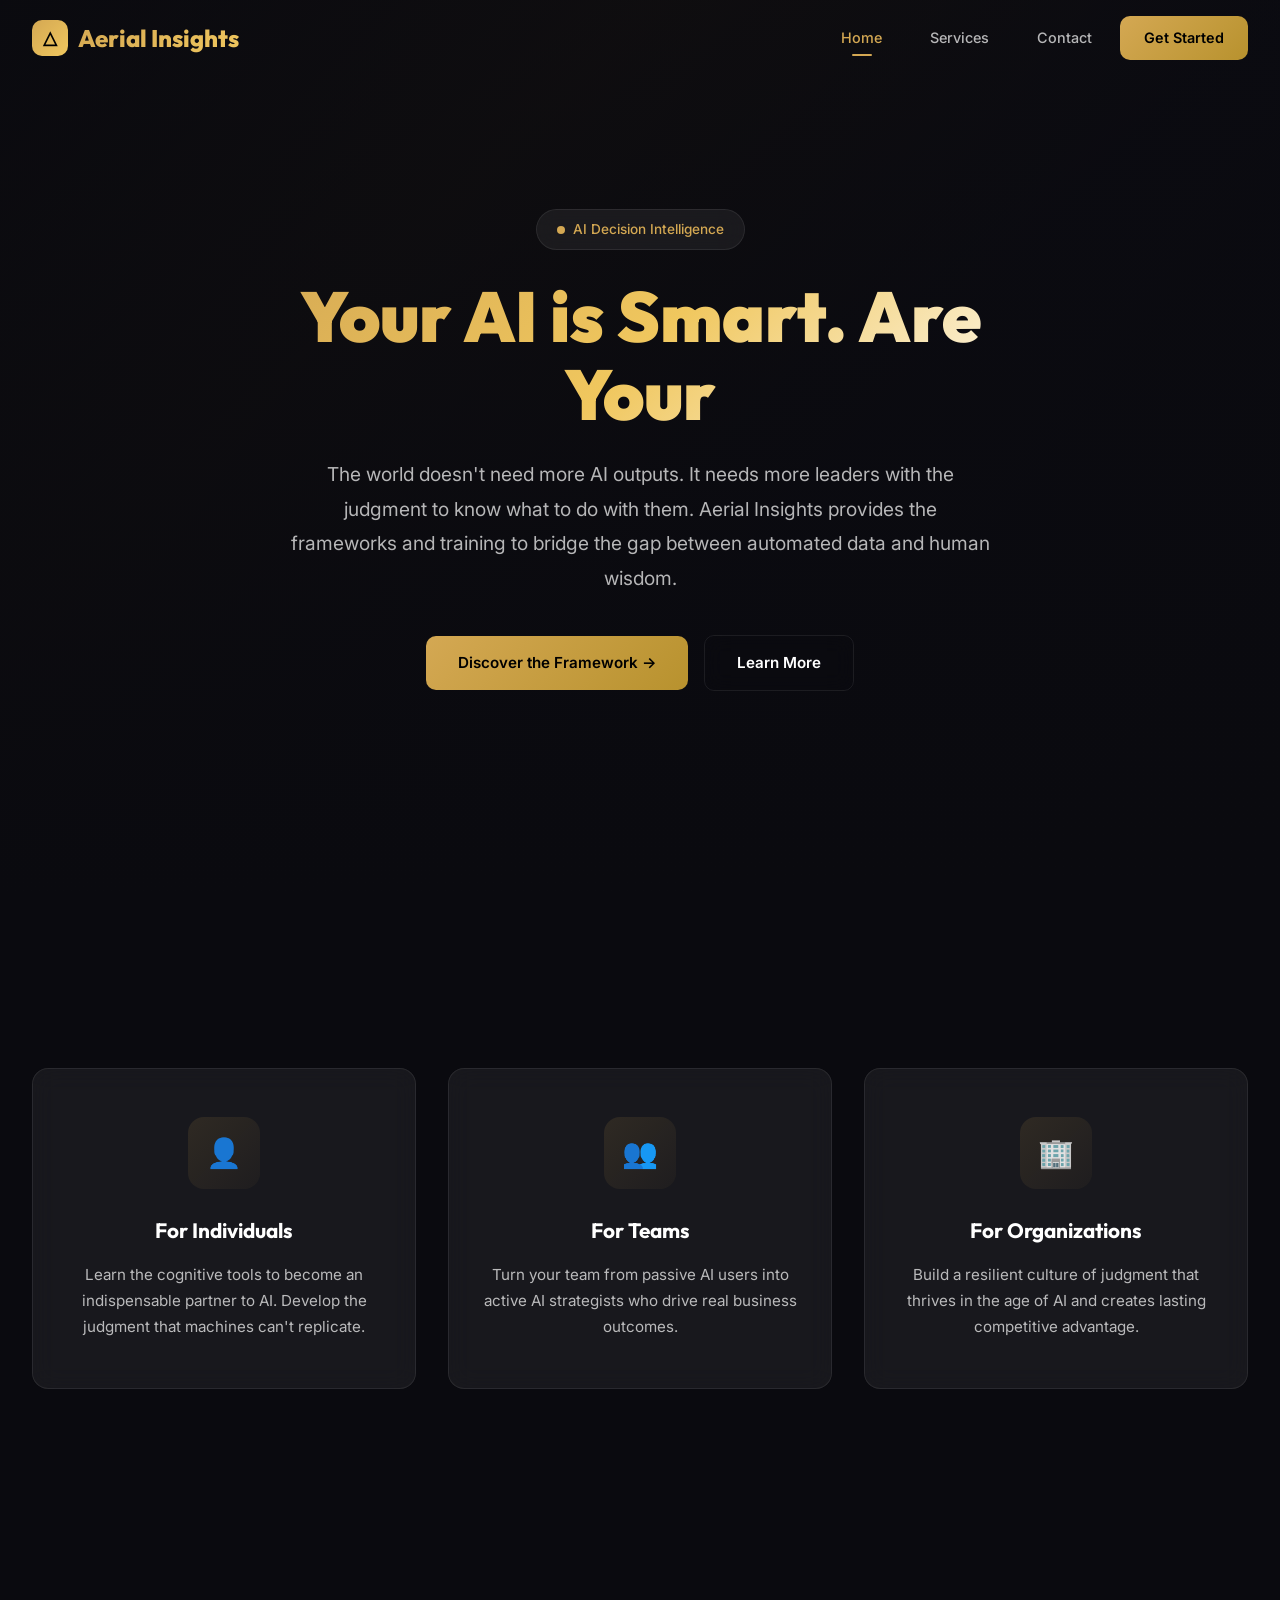
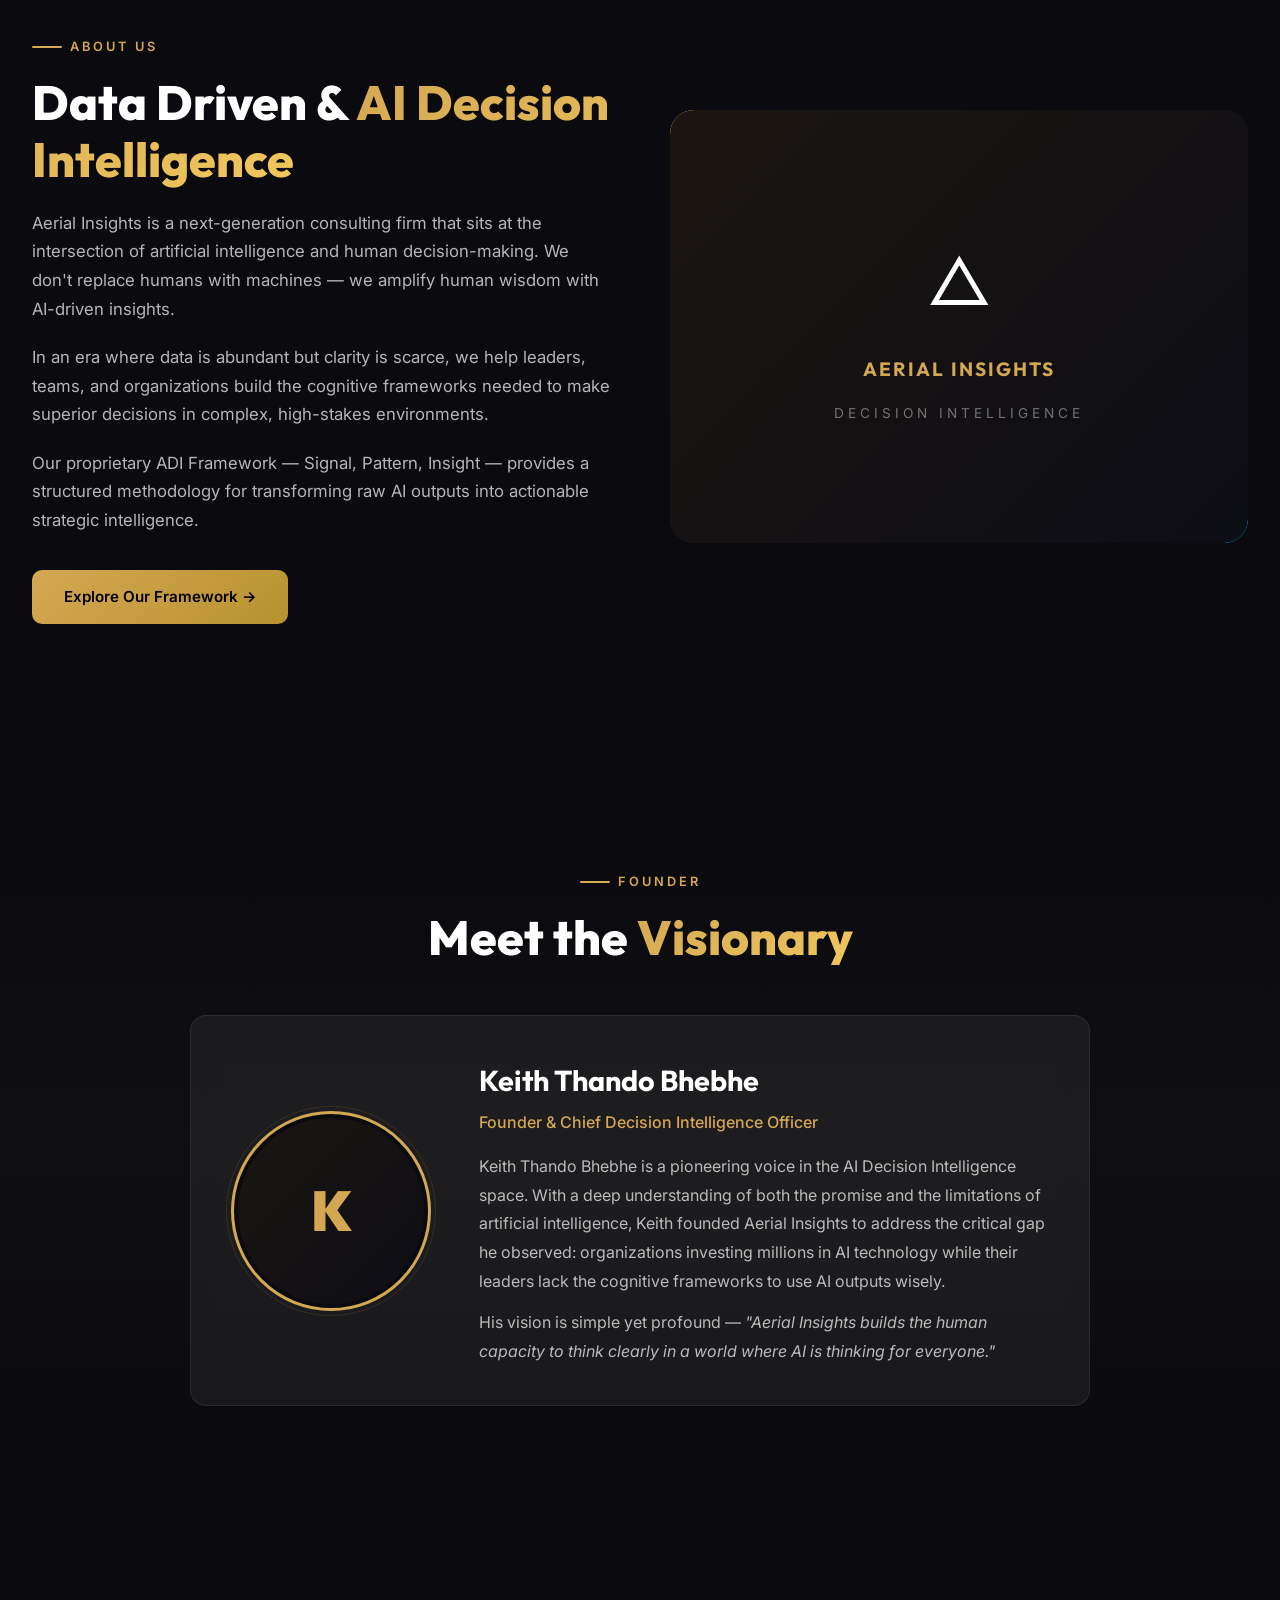
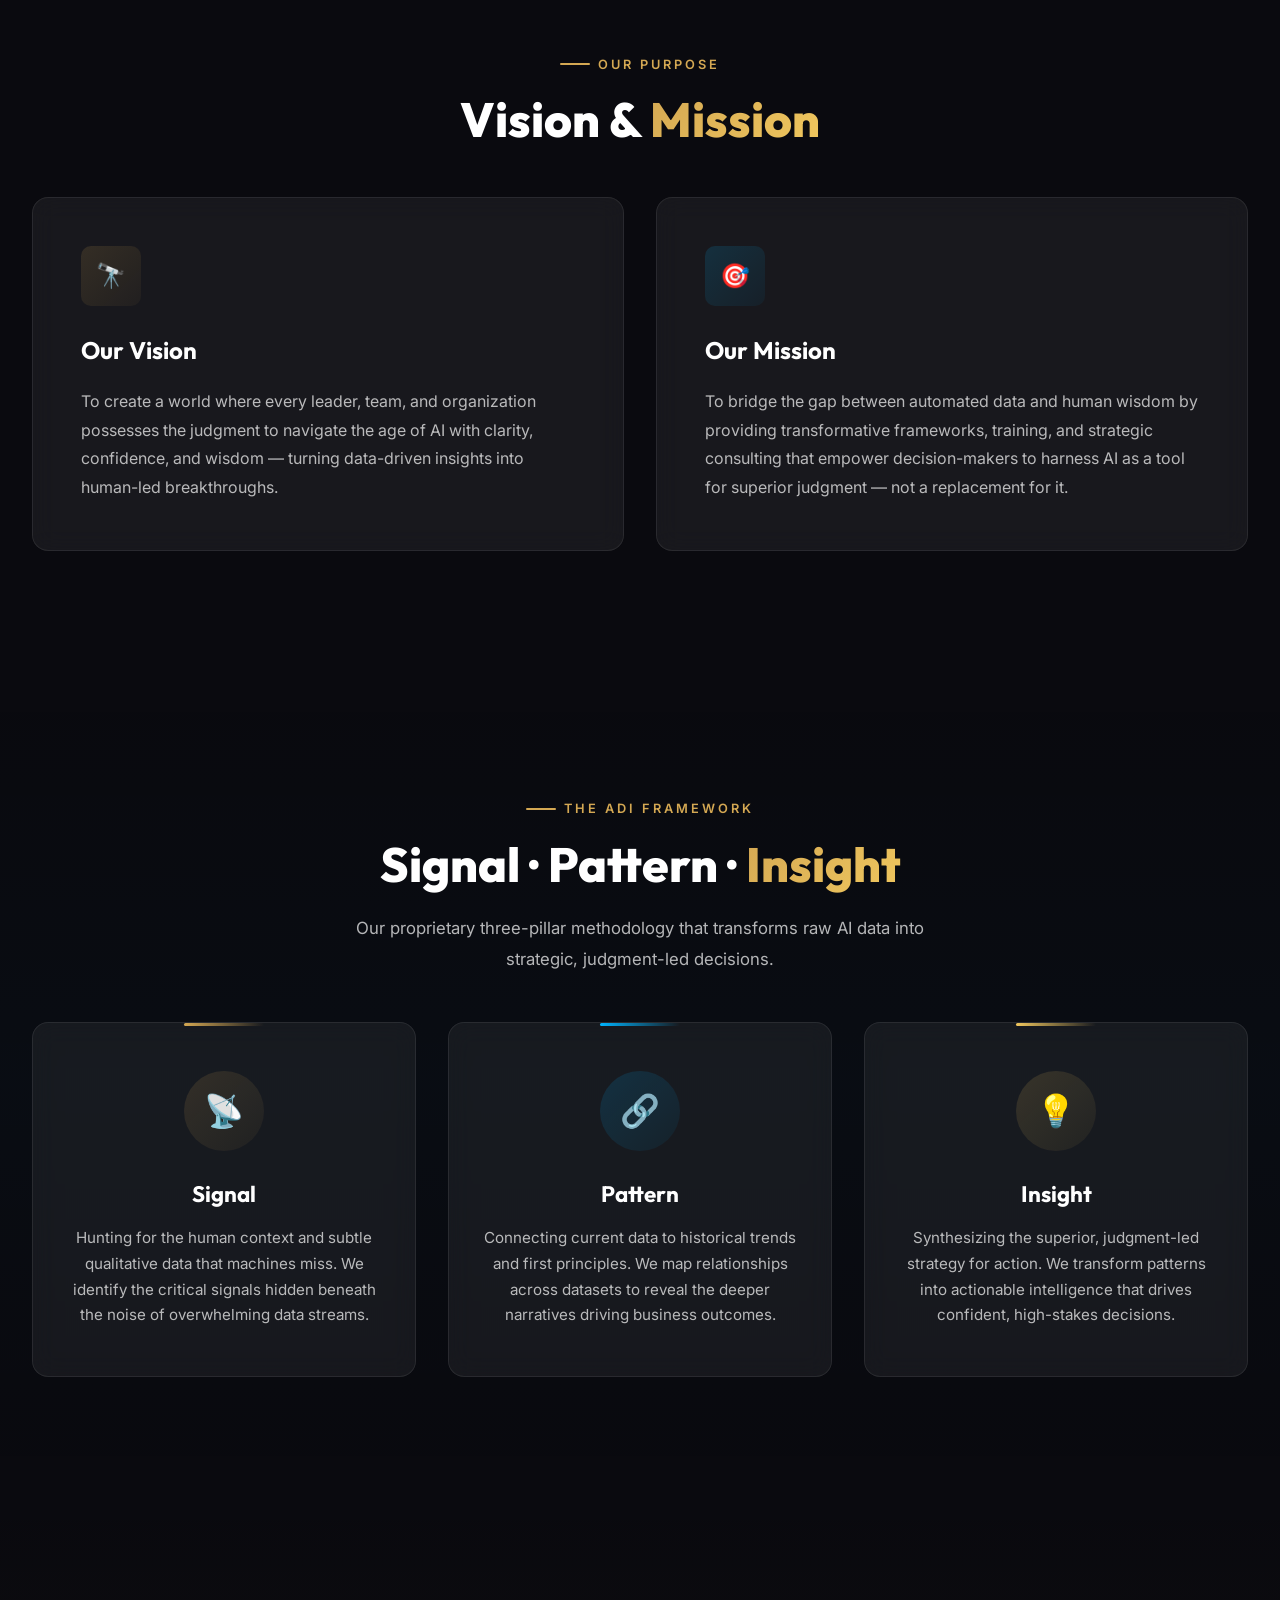
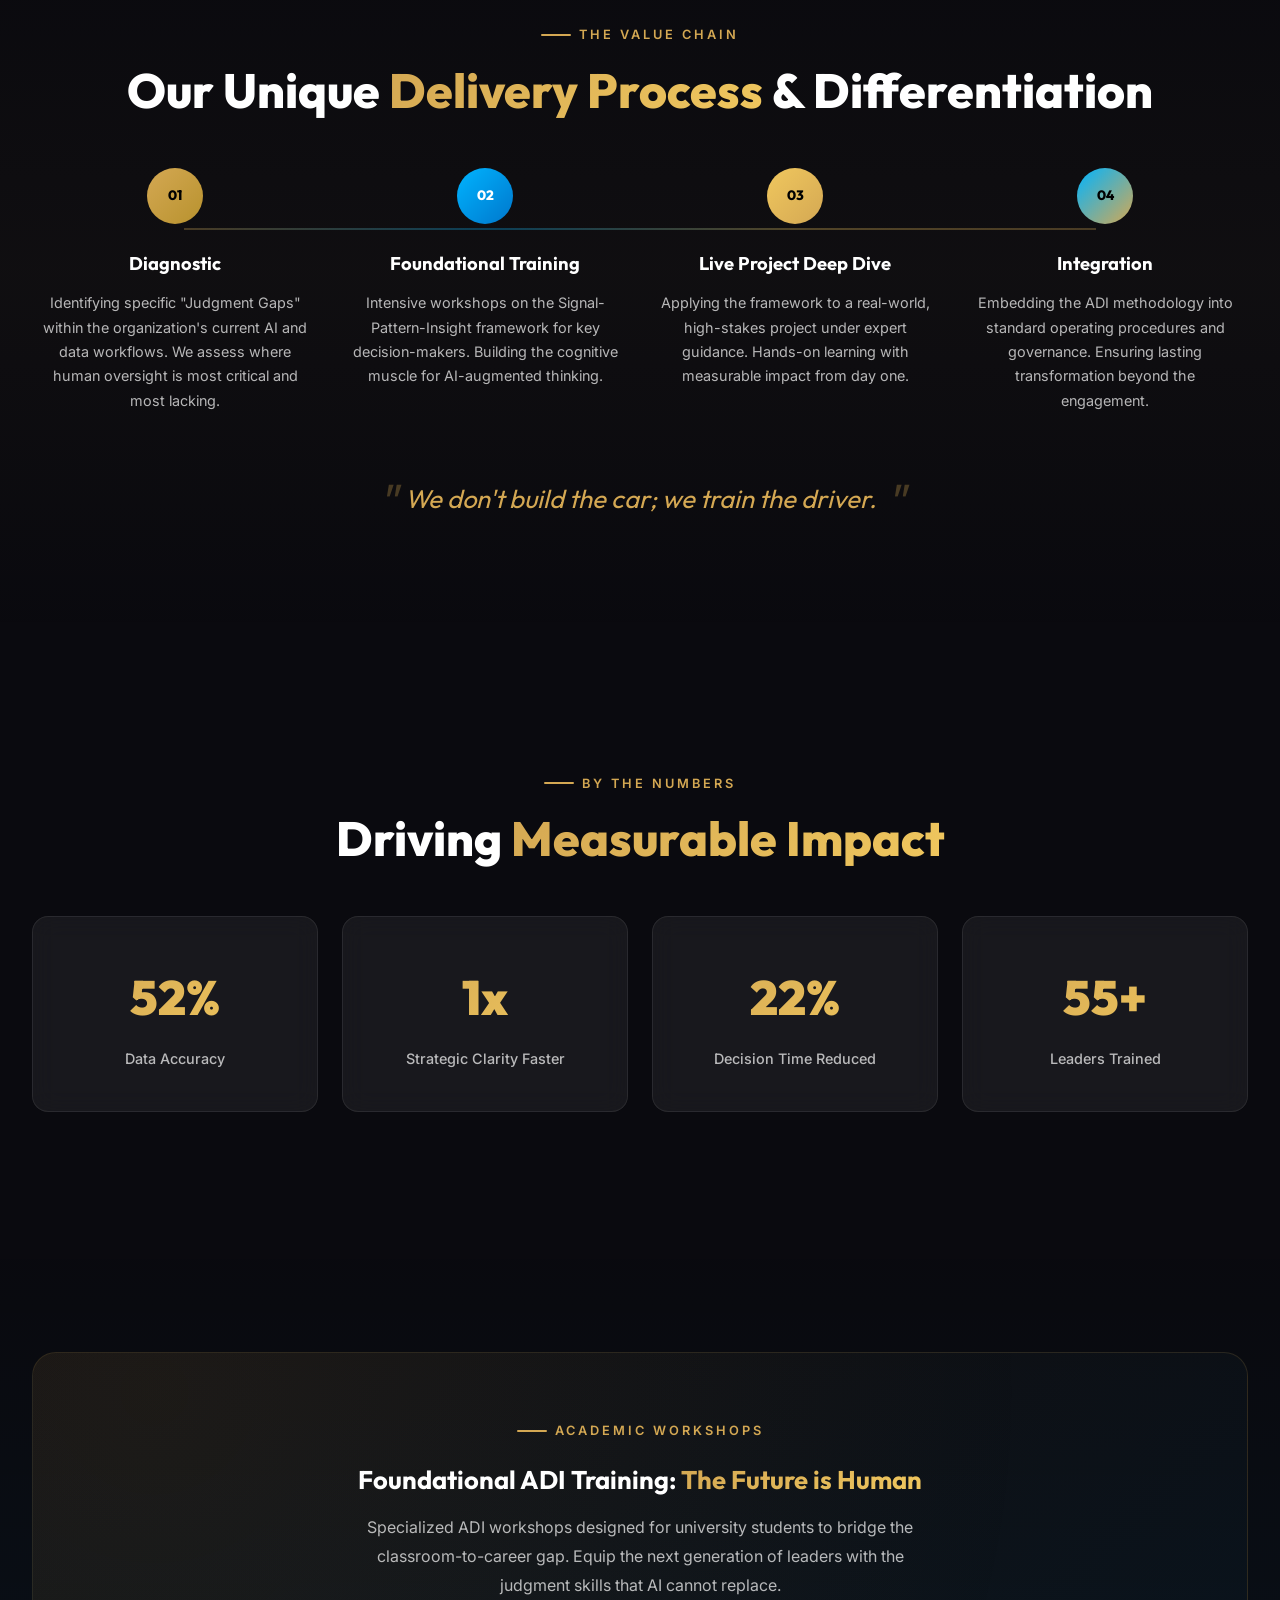
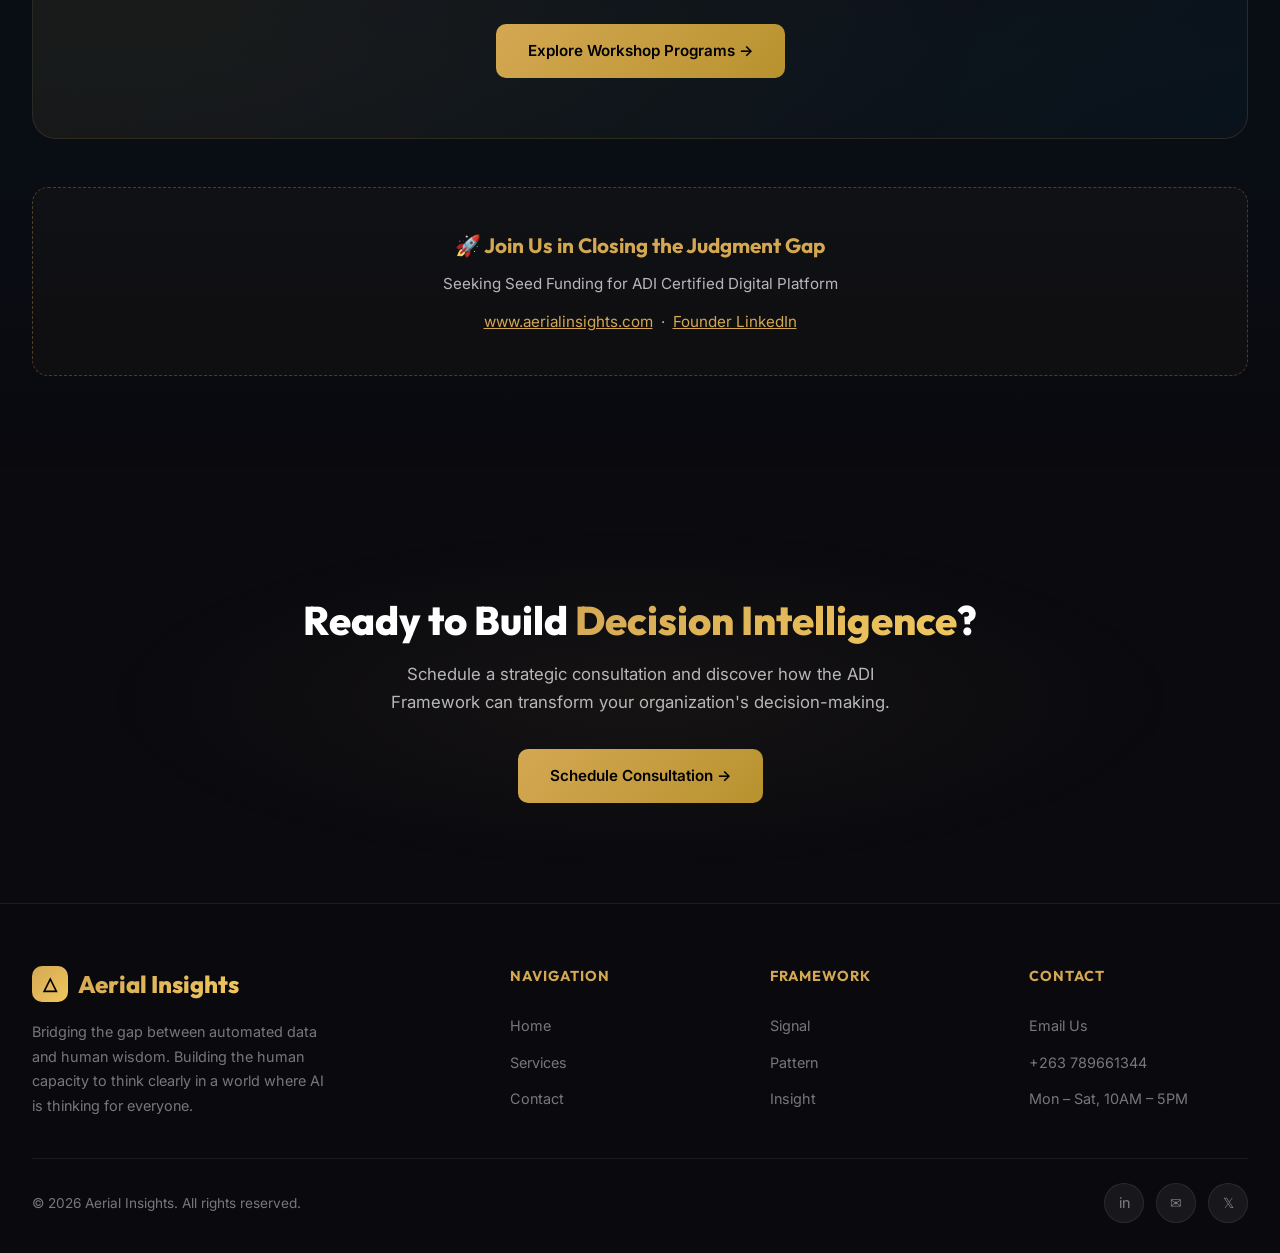
==== index.html @ 1a86a66d "Add files via upload" ====
<!DOCTYPE html>
<html lang="en">
<head>
  <meta charset="UTF-8">
  <meta name="viewport" content="width=device-width, initial-scale=1.0">
  <meta name="description" content="Aerial Insights — Data Driven & AI Decision Intelligence. Transforming business strategy with AI-powered decision systems and the ADI Framework.">
  <title>Aerial Insights | Data Driven & AI Decision Intelligence</title>
  <link rel="stylesheet" href="styles.css">
  <link rel="icon" href="data:image/svg+xml,<svg xmlns='http://www.w3.org/2000/svg' viewBox='0 0 100 100'><text y='.9em' font-size='90'>△</text></svg>">
</head>
<body>

  <!-- Page Loader -->
  <div class="page-loader" id="page-loader">
    <div class="loader-logo">Aerial Insights</div>
    <div class="loader-bar"></div>
  </div>

  <!-- Background Grid -->
  <div class="bg-grid"></div>

  <!-- Particle Canvas -->
  <canvas id="particles-canvas"></canvas>

  <!-- Navigation -->
  <nav class="navbar" id="navbar">
    <div class="nav-container">
      <a href="index.html" class="nav-logo">
        <div class="logo-icon">△</div>
        <span>Aerial Insights</span>
      </a>
      <div class="nav-links" id="nav-links">
        <a href="index.html" class="active">Home</a>
        <a href="services.html">Services</a>
        <a href="contact.html">Contact</a>
        <a href="contact.html" class="nav-cta">Get Started</a>
      </div>
      <div class="nav-hamburger" id="nav-hamburger">
        <span></span>
        <span></span>
        <span></span>
      </div>
    </div>
  </nav>

  <!-- ═══════════ HERO SECTION ═══════════ -->
  <section class="hero" id="hero">
    <div class="hero-bg-image">
      <div style="width:100%;height:100%;background:linear-gradient(135deg, #0a0a0f 0%, #1a1510 30%, #0d0d15 60%, #0a0a0f 100%);"></div>
    </div>
    <div class="hero-content">
      <div class="hero-badge">
        <span class="dot"></span>
        AI Decision Intelligence
      </div>
      <h1>
        <span id="typing-text" data-text="Your AI is Smart. Are Your Decisions Wise?" style="visibility:hidden;">Your AI is Smart. Are Your Decisions Wise?</span>
      </h1>
      <p>The world doesn't need more AI outputs. It needs more leaders with the judgment to know what to do with them. Aerial Insights provides the frameworks and training to bridge the gap between automated data and human wisdom.</p>
      <div class="hero-buttons">
        <a href="services.html" class="btn btn-primary">Discover the Framework →</a>
        <a href="#about" class="btn btn-secondary">Learn More</a>
      </div>
    </div>
  </section>

  <!-- ═══════════ OFFERINGS SECTION ═══════════ -->
  <section class="section" id="offerings">
    <div class="container">
      <div class="offerings-grid stagger-children reveal">
        <div class="offering-card glass-card">
          <div class="offering-icon">👤</div>
          <h3>For Individuals</h3>
          <p>Learn the cognitive tools to become an indispensable partner to AI. Develop the judgment that machines can't replicate.</p>
        </div>
        <div class="offering-card glass-card">
          <div class="offering-icon">👥</div>
          <h3>For Teams</h3>
          <p>Turn your team from passive AI users into active AI strategists who drive real business outcomes.</p>
        </div>
        <div class="offering-card glass-card">
          <div class="offering-icon">🏢</div>
          <h3>For Organizations</h3>
          <p>Build a resilient culture of judgment that thrives in the age of AI and creates lasting competitive advantage.</p>
        </div>
      </div>
    </div>
  </section>

  <!-- ═══════════ ABOUT SECTION ═══════════ -->
  <section class="section" id="about">
    <div class="container">
      <div class="about-grid">
        <div class="about-text reveal-left">
          <div class="section-label">About Us</div>
          <h2 class="section-title">Data Driven & <span class="gold">AI Decision Intelligence</span></h2>
          <p>Aerial Insights is a next-generation consulting firm that sits at the intersection of artificial intelligence and human decision-making. We don't replace humans with machines — we amplify human wisdom with AI-driven insights.</p>
          <p>In an era where data is abundant but clarity is scarce, we help leaders, teams, and organizations build the cognitive frameworks needed to make superior decisions in complex, high-stakes environments.</p>
          <p>Our proprietary ADI Framework — Signal, Pattern, Insight — provides a structured methodology for transforming raw AI outputs into actionable strategic intelligence.</p>
          <a href="services.html" class="btn btn-primary" style="margin-top:16px;">Explore Our Framework →</a>
        </div>
        <div class="about-image-wrapper reveal-right">
          <div style="width:100%;aspect-ratio:4/3;background:linear-gradient(135deg, #1a1510, #0d0d15);border-radius:24px;display:flex;align-items:center;justify-content:center;flex-direction:column;gap:16px;">
            <div style="font-size:4rem;">△</div>
            <div style="font-family:'Outfit',sans-serif;font-size:1.2rem;color:#d4a853;font-weight:700;letter-spacing:2px;">AERIAL INSIGHTS</div>
            <div style="font-size:0.85rem;color:rgba(255,255,255,0.4);letter-spacing:4px;text-transform:uppercase;">Decision Intelligence</div>
          </div>
        </div>
      </div>
    </div>
  </section>

  <!-- ═══════════ FOUNDER SECTION ═══════════ -->
  <section class="section founder-section" id="founder">
    <div class="container">
      <div style="text-align:center;" class="reveal">
        <div class="section-label" style="justify-content:center;">Founder</div>
        <h2 class="section-title">Meet the <span class="gold">Visionary</span></h2>
      </div>
      <div class="founder-card glass-card reveal" style="margin-top:48px;">
        <div class="founder-avatar">
          <div style="width:100%;height:100%;border-radius:50%;background:linear-gradient(135deg, #1a1510, #0d0d15);display:flex;align-items:center;justify-content:center;font-size:3.5rem;font-family:'Outfit',sans-serif;font-weight:900;color:#d4a853;">K</div>
        </div>
        <div class="founder-info">
          <h3>Keith Thando Bhebhe</h3>
          <div class="title">Founder & Chief Decision Intelligence Officer</div>
          <p>Keith Thando Bhebhe is a pioneering voice in the AI Decision Intelligence space. With a deep understanding of both the promise and the limitations of artificial intelligence, Keith founded Aerial Insights to address the critical gap he observed: organizations investing millions in AI technology while their leaders lack the cognitive frameworks to use AI outputs wisely.</p>
          <p style="margin-top:12px;">His vision is simple yet profound — <em>"Aerial Insights builds the human capacity to think clearly in a world where AI is thinking for everyone."</em></p>
        </div>
      </div>
    </div>
  </section>

  <!-- ═══════════ VISION & MISSION ═══════════ -->
  <section class="section" id="vision-mission">
    <div class="container">
      <div style="text-align:center;" class="reveal">
        <div class="section-label" style="justify-content:center;">Our Purpose</div>
        <h2 class="section-title">Vision & <span class="gold">Mission</span></h2>
      </div>
      <div class="vm-grid" style="margin-top:48px;">
        <div class="vm-card vision glass-card reveal-left">
          <div class="vm-icon">🔭</div>
          <h3>Our Vision</h3>
          <p>To create a world where every leader, team, and organization possesses the judgment to navigate the age of AI with clarity, confidence, and wisdom — turning data-driven insights into human-led breakthroughs.</p>
        </div>
        <div class="vm-card mission glass-card reveal-right">
          <div class="vm-icon">🎯</div>
          <h3>Our Mission</h3>
          <p>To bridge the gap between automated data and human wisdom by providing transformative frameworks, training, and strategic consulting that empower decision-makers to harness AI as a tool for superior judgment — not a replacement for it.</p>
        </div>
      </div>
    </div>
  </section>

  <!-- ═══════════ ADI FRAMEWORK ═══════════ -->
  <section class="section framework-section" id="adi-framework">
    <div class="container">
      <div style="text-align:center;" class="reveal">
        <div class="section-label" style="justify-content:center;">The ADI Framework</div>
        <h2 class="section-title">Signal · Pattern · <span class="gold">Insight</span></h2>
        <p class="section-subtitle" style="margin:0 auto;">Our proprietary three-pillar methodology that transforms raw AI data into strategic, judgment-led decisions.</p>
      </div>
      <div class="framework-grid stagger-children reveal">
        <div class="framework-card glass-card">
          <div class="framework-icon">📡</div>
          <h3>Signal</h3>
          <p>Hunting for the human context and subtle qualitative data that machines miss. We identify the critical signals hidden beneath the noise of overwhelming data streams.</p>
        </div>
        <div class="framework-card glass-card">
          <div class="framework-icon">🔗</div>
          <h3>Pattern</h3>
          <p>Connecting current data to historical trends and first principles. We map relationships across datasets to reveal the deeper narratives driving business outcomes.</p>
        </div>
        <div class="framework-card glass-card">
          <div class="framework-icon">💡</div>
          <h3>Insight</h3>
          <p>Synthesizing the superior, judgment-led strategy for action. We transform patterns into actionable intelligence that drives confident, high-stakes decisions.</p>
        </div>
      </div>
    </div>
  </section>

  <!-- ═══════════ VALUE CHAIN ═══════════ -->
  <section class="section value-chain-section" id="value-chain">
    <div class="container">
      <div style="text-align:center;" class="reveal">
        <div class="section-label" style="justify-content:center;">The Value Chain</div>
        <h2 class="section-title">Our Unique <span class="gold">Delivery Process</span> & Differentiation</h2>
      </div>
      <div class="vc-timeline stagger-children reveal">
        <div class="vc-step">
          <div class="vc-step-number">01</div>
          <h4>Diagnostic</h4>
          <p>Identifying specific "Judgment Gaps" within the organization's current AI and data workflows. We assess where human oversight is most critical and most lacking.</p>
        </div>
        <div class="vc-step">
          <div class="vc-step-number">02</div>
          <h4>Foundational Training</h4>
          <p>Intensive workshops on the Signal-Pattern-Insight framework for key decision-makers. Building the cognitive muscle for AI-augmented thinking.</p>
        </div>
        <div class="vc-step">
          <div class="vc-step-number">03</div>
          <h4>Live Project Deep Dive</h4>
          <p>Applying the framework to a real-world, high-stakes project under expert guidance. Hands-on learning with measurable impact from day one.</p>
        </div>
        <div class="vc-step">
          <div class="vc-step-number">04</div>
          <h4>Integration</h4>
          <p>Embedding the ADI methodology into standard operating procedures and governance. Ensuring lasting transformation beyond the engagement.</p>
        </div>
      </div>
      <div class="value-chain-quote reveal">
        We don't build the car; we train the driver.
      </div>
    </div>
  </section>

  <!-- ═══════════ STATS SECTION ═══════════ -->
  <section class="section" id="stats">
    <div class="container">
      <div style="text-align:center;" class="reveal">
        <div class="section-label" style="justify-content:center;">By The Numbers</div>
        <h2 class="section-title">Driving <span class="gold">Measurable Impact</span></h2>
      </div>
      <div class="stats-grid" style="margin-top:48px;">
        <div class="stat-card glass-card reveal-scale">
          <div class="stat-number" data-count="95" data-suffix="%">0</div>
          <div class="stat-label">Data Accuracy</div>
        </div>
        <div class="stat-card glass-card reveal-scale">
          <div class="stat-number" data-count="3" data-suffix="x">0</div>
          <div class="stat-label">Strategic Clarity Faster</div>
        </div>
        <div class="stat-card glass-card reveal-scale">
          <div class="stat-number" data-count="40" data-suffix="%">0</div>
          <div class="stat-label">Decision Time Reduced</div>
        </div>
        <div class="stat-card glass-card reveal-scale">
          <div class="stat-number" data-count="100" data-suffix="+">0</div>
          <div class="stat-label">Leaders Trained</div>
        </div>
      </div>
    </div>
  </section>

  <!-- ═══════════ ACADEMIC WORKSHOPS ═══════════ -->
  <section class="section workshop-section" id="workshops">
    <div class="container">
      <div class="workshop-banner reveal">
        <div class="section-label" style="justify-content:center;">Academic Workshops</div>
        <h3>Foundational ADI Training: <span class="gold" style="background:linear-gradient(135deg,var(--gold),var(--gold-light));-webkit-background-clip:text;-webkit-text-fill-color:transparent;background-clip:text;">The Future is Human</span></h3>
        <p>Specialized ADI workshops designed for university students to bridge the classroom-to-career gap. Equip the next generation of leaders with the judgment skills that AI cannot replace.</p>
        <a href="services.html" class="btn btn-primary" style="margin-top:24px;">Explore Workshop Programs →</a>
      </div>

      <div class="seed-banner reveal">
        <h4>🚀 Join Us in Closing the Judgment Gap</h4>
        <p style="margin-top:8px;">Seeking Seed Funding for ADI Certified Digital Platform</p>
        <p style="margin-top:12px;">
          <a href="https://www.aerialinsights.com" target="_blank">www.aerialinsights.com</a>
          &nbsp;·&nbsp;
          <a href="https://www.linkedin.com/in/keith-bhebhe-b40650311" target="_blank">Founder LinkedIn</a>
        </p>
      </div>
    </div>
  </section>

  <!-- ═══════════ CTA SECTION ═══════════ -->
  <section class="cta-section section" id="cta">
    <div class="container reveal">
      <h2 class="section-title">Ready to Build <span class="gold">Decision Intelligence</span>?</h2>
      <p>Schedule a strategic consultation and discover how the ADI Framework can transform your organization's decision-making.</p>
      <a href="contact.html" class="btn btn-primary">Schedule Consultation →</a>
    </div>
  </section>

  <!-- ═══════════ FOOTER ═══════════ -->
  <footer class="footer">
    <div class="container">
      <div class="footer-grid">
        <div class="footer-brand">
          <a href="index.html" class="nav-logo">
            <div class="logo-icon">△</div>
            <span>Aerial Insights</span>
          </a>
          <p>Bridging the gap between automated data and human wisdom. Building the human capacity to think clearly in a world where AI is thinking for everyone.</p>
        </div>
        <div class="footer-col">
          <h4>Navigation</h4>
          <a href="index.html">Home</a>
          <a href="services.html">Services</a>
          <a href="contact.html">Contact</a>
        </div>
        <div class="footer-col">
          <h4>Framework</h4>
          <a href="#adi-framework">Signal</a>
          <a href="#adi-framework">Pattern</a>
          <a href="#adi-framework">Insight</a>
        </div>
        <div class="footer-col">
          <h4>Contact</h4>
          <a href="mailto:keiththandobhebhe@gmail.com">Email Us</a>
          <a href="tel:+263789661344">+263 789661344</a>
          <a href="#">Mon – Sat, 10AM – 5PM</a>
        </div>
      </div>
      <div class="footer-bottom">
        <p>&copy; 2026 Aerial Insights. All rights reserved.</p>
        <div class="footer-socials">
          <a href="https://www.linkedin.com/in/keith-bhebhe-b40650311" target="_blank" aria-label="LinkedIn">in</a>
          <a href="mailto:keiththandobhebhe@gmail.com" aria-label="Email">✉</a>
          <a href="#" aria-label="Twitter">𝕏</a>
        </div>
      </div>
    </div>
  </footer>

  <script src="script.js"></script>
</body>
</html>
---- styles.css ----
/* ============================================
   AERIAL INSIGHTS — Premium Stylesheet
   Theme: Dark Gold/Black + Electric Blue
   ============================================ */

/* ---------- Google Fonts ---------- */
@import url('https://fonts.googleapis.com/css2?family=Inter:wght@300;400;500;600;700;800;900&family=Outfit:wght@300;400;500;600;700;800;900&display=swap');

/* ---------- CSS Variables ---------- */
:root {
  --gold: #d4a853;
  --gold-light: #f0c75e;
  --gold-dark: #b8922e;
  --blue: #00b4ff;
  --blue-dark: #0077cc;
  --bg-primary: #0a0a0f;
  --bg-secondary: #111118;
  --bg-card: rgba(255, 255, 255, 0.04);
  --bg-glass: rgba(255, 255, 255, 0.06);
  --text-primary: #ffffff;
  --text-secondary: rgba(255, 255, 255, 0.7);
  --text-muted: rgba(255, 255, 255, 0.45);
  --border-glass: rgba(255, 255, 255, 0.08);
  --glow-gold: rgba(212, 168, 83, 0.3);
  --glow-blue: rgba(0, 180, 255, 0.3);
  --font-heading: 'Outfit', sans-serif;
  --font-body: 'Inter', sans-serif;
  --transition: 0.4s cubic-bezier(0.25, 0.46, 0.45, 0.94);
  --transition-fast: 0.2s ease;
  --radius: 16px;
  --radius-sm: 10px;
  --radius-lg: 24px;
  --max-width: 1280px;
}

/* ---------- Reset & Base ---------- */
*, *::before, *::after {
  margin: 0;
  padding: 0;
  box-sizing: border-box;
}

html {
  scroll-behavior: smooth;
  font-size: 16px;
  overflow-x: hidden;
}

body {
  font-family: var(--font-body);
  background: var(--bg-primary);
  color: var(--text-primary);
  line-height: 1.7;
  overflow-x: hidden;
  -webkit-font-smoothing: antialiased;
  -moz-osx-font-smoothing: grayscale;
}

a {
  color: inherit;
  text-decoration: none;
}

ul { list-style: none; }

img {
  max-width: 100%;
  display: block;
}

/* ---------- Page Loader ---------- */
.page-loader {
  position: fixed;
  inset: 0;
  z-index: 10000;
  background: var(--bg-primary);
  display: flex;
  align-items: center;
  justify-content: center;
  flex-direction: column;
  gap: 24px;
  transition: opacity 0.6s ease, visibility 0.6s ease;
}

.page-loader.hidden {
  opacity: 0;
  visibility: hidden;
  pointer-events: none;
}

.loader-logo {
  font-family: var(--font-heading);
  font-size: 2rem;
  font-weight: 800;
  background: linear-gradient(135deg, var(--gold), var(--gold-light));
  -webkit-background-clip: text;
  -webkit-text-fill-color: transparent;
  background-clip: text;
  animation: loaderPulse 1.5s ease-in-out infinite;
}

.loader-bar {
  width: 200px;
  height: 3px;
  background: rgba(255,255,255,0.08);
  border-radius: 10px;
  overflow: hidden;
}

.loader-bar::after {
  content: '';
  display: block;
  width: 40%;
  height: 100%;
  background: linear-gradient(90deg, var(--gold), var(--blue));
  border-radius: 10px;
  animation: loaderSlide 1.2s ease-in-out infinite;
}

@keyframes loaderPulse {
  0%, 100% { opacity: 0.6; transform: scale(1); }
  50% { opacity: 1; transform: scale(1.05); }
}

@keyframes loaderSlide {
  0% { transform: translateX(-100%); }
  100% { transform: translateX(350%); }
}

/* ---------- Background Grid ---------- */
.bg-grid {
  position: fixed;
  inset: 0;
  z-index: 0;
  pointer-events: none;
  background-image:
    linear-gradient(rgba(212, 168, 83, 0.03) 1px, transparent 1px),
    linear-gradient(90deg, rgba(212, 168, 83, 0.03) 1px, transparent 1px);
  background-size: 60px 60px;
}

/* ---------- Particle Canvas ---------- */
#particles-canvas {
  position: fixed;
  inset: 0;
  z-index: 0;
  pointer-events: none;
}

/* ---------- Navigation ---------- */
.navbar {
  position: fixed;
  top: 0;
  left: 0;
  right: 0;
  z-index: 1000;
  padding: 16px 0;
  transition: var(--transition);
}

.navbar.scrolled {
  background: rgba(10, 10, 15, 0.85);
  backdrop-filter: blur(20px);
  -webkit-backdrop-filter: blur(20px);
  border-bottom: 1px solid var(--border-glass);
  padding: 10px 0;
}

.nav-container {
  max-width: var(--max-width);
  margin: 0 auto;
  padding: 0 32px;
  display: flex;
  align-items: center;
  justify-content: space-between;
}

.nav-logo {
  font-family: var(--font-heading);
  font-size: 1.5rem;
  font-weight: 800;
  display: flex;
  align-items: center;
  gap: 10px;
}

.nav-logo .logo-icon {
  width: 36px;
  height: 36px;
  background: linear-gradient(135deg, var(--gold), var(--gold-light));
  border-radius: 10px;
  display: flex;
  align-items: center;
  justify-content: center;
  font-size: 1.1rem;
  color: #000;
  font-weight: 900;
}

.nav-logo span {
  background: linear-gradient(135deg, var(--gold), var(--gold-light));
  -webkit-background-clip: text;
  -webkit-text-fill-color: transparent;
  background-clip: text;
}

.nav-links {
  display: flex;
  align-items: center;
  gap: 8px;
}

.nav-links a {
  padding: 10px 20px;
  font-size: 0.9rem;
  font-weight: 500;
  color: var(--text-secondary);
  border-radius: var(--radius-sm);
  transition: var(--transition-fast);
  position: relative;
}

.nav-links a:hover,
.nav-links a.active {
  color: var(--gold);
}

.nav-links a.active::after {
  content: '';
  position: absolute;
  bottom: 4px;
  left: 50%;
  transform: translateX(-50%);
  width: 20px;
  height: 2px;
  background: var(--gold);
  border-radius: 4px;
}

.nav-cta {
  padding: 10px 24px !important;
  background: linear-gradient(135deg, var(--gold), var(--gold-dark)) !important;
  color: #000 !important;
  font-weight: 600 !important;
  border-radius: var(--radius-sm) !important;
  -webkit-text-fill-color: #000 !important;
}

.nav-cta:hover {
  transform: translateY(-2px);
  box-shadow: 0 8px 30px var(--glow-gold);
}

/* Hamburger */
.nav-hamburger {
  display: none;
  flex-direction: column;
  gap: 5px;
  cursor: pointer;
  padding: 8px;
  z-index: 1001;
}

.nav-hamburger span {
  width: 24px;
  height: 2px;
  background: var(--gold);
  border-radius: 2px;
  transition: var(--transition-fast);
}

.nav-hamburger.open span:nth-child(1) {
  transform: rotate(45deg) translate(5px, 5px);
}

.nav-hamburger.open span:nth-child(2) {
  opacity: 0;
}

.nav-hamburger.open span:nth-child(3) {
  transform: rotate(-45deg) translate(5px, -5px);
}

/* ---------- Hero Section ---------- */
.hero {
  position: relative;
  min-height: 100vh;
  display: flex;
  align-items: center;
  justify-content: center;
  overflow: hidden;
  z-index: 1;
}

.hero-bg-image {
  position: absolute;
  inset: 0;
  z-index: 0;
}

.hero-bg-image img {
  width: 100%;
  height: 100%;
  object-fit: cover;
}

.hero-bg-image::after {
  content: '';
  position: absolute;
  inset: 0;
  background: linear-gradient(
    180deg,
    rgba(10, 10, 15, 0.7) 0%,
    rgba(10, 10, 15, 0.85) 50%,
    var(--bg-primary) 100%
  );
}

.hero-content {
  position: relative;
  z-index: 2;
  text-align: center;
  max-width: 900px;
  padding: 0 32px;
}

.hero-badge {
  display: inline-flex;
  align-items: center;
  gap: 8px;
  padding: 8px 20px;
  background: var(--bg-glass);
  border: 1px solid var(--border-glass);
  border-radius: 50px;
  font-size: 0.85rem;
  color: var(--gold);
  font-weight: 500;
  margin-bottom: 28px;
  backdrop-filter: blur(10px);
}

.hero-badge .dot {
  width: 8px;
  height: 8px;
  background: var(--gold);
  border-radius: 50%;
  animation: pulse 2s ease-in-out infinite;
}

@keyframes pulse {
  0%, 100% { opacity: 0.4; transform: scale(1); }
  50% { opacity: 1; transform: scale(1.3); }
}

.hero h1 {
  font-family: var(--font-heading);
  font-size: clamp(2.5rem, 5.5vw, 4.5rem);
  font-weight: 900;
  line-height: 1.1;
  margin-bottom: 24px;
  background: linear-gradient(135deg, var(--gold), var(--gold-light), #fff);
  -webkit-background-clip: text;
  -webkit-text-fill-color: transparent;
  background-clip: text;
}

.hero h1 .typing-cursor {
  display: inline-block;
  width: 3px;
  height: 0.8em;
  background: var(--gold);
  margin-left: 4px;
  animation: blink 1s step-end infinite;
  vertical-align: baseline;
  -webkit-text-fill-color: var(--gold);
}

@keyframes blink {
  50% { opacity: 0; }
}

.hero p {
  font-size: clamp(1rem, 1.5vw, 1.2rem);
  color: var(--text-secondary);
  max-width: 700px;
  margin: 0 auto 40px;
  line-height: 1.8;
}

.hero-buttons {
  display: flex;
  align-items: center;
  justify-content: center;
  gap: 16px;
  flex-wrap: wrap;
}

/* ---------- Buttons ---------- */
.btn {
  display: inline-flex;
  align-items: center;
  gap: 10px;
  padding: 14px 32px;
  font-family: var(--font-body);
  font-size: 0.95rem;
  font-weight: 600;
  border: none;
  border-radius: var(--radius-sm);
  cursor: pointer;
  transition: var(--transition);
  position: relative;
  overflow: hidden;
  text-decoration: none;
}

.btn-primary {
  background: linear-gradient(135deg, var(--gold), var(--gold-dark));
  color: #000;
}

.btn-primary:hover {
  transform: translateY(-3px);
  box-shadow: 0 12px 40px var(--glow-gold);
}

.btn-secondary {
  background: transparent;
  color: var(--text-primary);
  border: 1px solid var(--border-glass);
  backdrop-filter: blur(10px);
}

.btn-secondary:hover {
  border-color: var(--gold);
  color: var(--gold);
  transform: translateY(-3px);
}

.btn-blue {
  background: linear-gradient(135deg, var(--blue), var(--blue-dark));
  color: #fff;
}

.btn-blue:hover {
  transform: translateY(-3px);
  box-shadow: 0 12px 40px var(--glow-blue);
}

/* Ripple effect */
.btn .ripple {
  position: absolute;
  border-radius: 50%;
  background: rgba(255, 255, 255, 0.35);
  transform: scale(0);
  animation: rippleAnim 0.6s ease-out;
  pointer-events: none;
}

@keyframes rippleAnim {
  to { transform: scale(4); opacity: 0; }
}

/* ---------- Sections ---------- */
.section {
  position: relative;
  z-index: 1;
  padding: 120px 0;
}

.container {
  max-width: var(--max-width);
  margin: 0 auto;
  padding: 0 32px;
}

.section-label {
  display: inline-flex;
  align-items: center;
  gap: 8px;
  font-size: 0.8rem;
  font-weight: 600;
  text-transform: uppercase;
  letter-spacing: 3px;
  color: var(--gold);
  margin-bottom: 16px;
}

.section-label::before {
  content: '';
  width: 30px;
  height: 2px;
  background: var(--gold);
  border-radius: 2px;
}

.section-title {
  font-family: var(--font-heading);
  font-size: clamp(2rem, 4vw, 3rem);
  font-weight: 800;
  line-height: 1.2;
  margin-bottom: 20px;
}

.section-title .gold {
  background: linear-gradient(135deg, var(--gold), var(--gold-light));
  -webkit-background-clip: text;
  -webkit-text-fill-color: transparent;
  background-clip: text;
}

.section-subtitle {
  font-size: 1.05rem;
  color: var(--text-secondary);
  max-width: 600px;
  line-height: 1.8;
}

/* ---------- Glass Card ---------- */
.glass-card {
  background: var(--bg-glass);
  border: 1px solid var(--border-glass);
  border-radius: var(--radius);
  backdrop-filter: blur(12px);
  -webkit-backdrop-filter: blur(12px);
  padding: 40px;
  transition: var(--transition);
}

.glass-card:hover {
  border-color: rgba(212, 168, 83, 0.2);
  transform: translateY(-6px);
  box-shadow: 0 20px 60px rgba(0, 0, 0, 0.3);
}

/* ---------- About Section ---------- */
.about-grid {
  display: grid;
  grid-template-columns: 1fr 1fr;
  gap: 60px;
  align-items: center;
}

.about-text p {
  color: var(--text-secondary);
  margin-bottom: 20px;
  font-size: 1.05rem;
}

.about-image-wrapper {
  position: relative;
  border-radius: var(--radius-lg);
  overflow: hidden;
}

.about-image-wrapper::before {
  content: '';
  position: absolute;
  inset: -2px;
  background: linear-gradient(135deg, var(--gold), transparent, var(--blue));
  border-radius: var(--radius-lg);
  z-index: -1;
}

.about-image-wrapper img {
  border-radius: var(--radius-lg);
  width: 100%;
  aspect-ratio: 4/3;
  object-fit: cover;
}

/* ---------- Founder Section ---------- */
.founder-section {
  background: linear-gradient(180deg, transparent, rgba(212, 168, 83, 0.03), transparent);
}

.founder-card {
  display: grid;
  grid-template-columns: auto 1fr;
  gap: 48px;
  align-items: center;
  max-width: 900px;
  margin: 0 auto;
}

.founder-avatar {
  width: 200px;
  height: 200px;
  border-radius: 50%;
  border: 3px solid var(--gold);
  padding: 4px;
  background: var(--bg-primary);
  position: relative;
}

.founder-avatar img {
  width: 100%;
  height: 100%;
  border-radius: 50%;
  object-fit: cover;
}

.founder-avatar::after {
  content: '';
  position: absolute;
  inset: -8px;
  border-radius: 50%;
  border: 1px solid rgba(212, 168, 83, 0.15);
  animation: rotateRing 20s linear infinite;
}

@keyframes rotateRing {
  to { transform: rotate(360deg); }
}

.founder-info h3 {
  font-family: var(--font-heading);
  font-size: 1.8rem;
  font-weight: 700;
  margin-bottom: 4px;
}

.founder-info .title {
  color: var(--gold);
  font-weight: 500;
  margin-bottom: 16px;
  font-size: 1rem;
}

.founder-info p {
  color: var(--text-secondary);
  font-size: 1rem;
  line-height: 1.8;
}

/* ---------- Vision & Mission ---------- */
.vm-grid {
  display: grid;
  grid-template-columns: 1fr 1fr;
  gap: 32px;
}

.vm-card {
  padding: 48px;
}

.vm-card .vm-icon {
  width: 60px;
  height: 60px;
  border-radius: var(--radius-sm);
  display: flex;
  align-items: center;
  justify-content: center;
  font-size: 1.5rem;
  margin-bottom: 24px;
}

.vm-card.vision .vm-icon {
  background: linear-gradient(135deg, rgba(212, 168, 83, 0.15), rgba(212, 168, 83, 0.05));
  color: var(--gold);
}

.vm-card.mission .vm-icon {
  background: linear-gradient(135deg, rgba(0, 180, 255, 0.15), rgba(0, 180, 255, 0.05));
  color: var(--blue);
}

.vm-card h3 {
  font-family: var(--font-heading);
  font-size: 1.5rem;
  font-weight: 700;
  margin-bottom: 16px;
}

.vm-card p {
  color: var(--text-secondary);
  font-size: 1rem;
  line-height: 1.8;
}

/* ---------- ADI Framework ---------- */
.framework-section {
  background: linear-gradient(180deg, transparent, rgba(0, 180, 255, 0.02), transparent);
}

.framework-grid {
  display: grid;
  grid-template-columns: repeat(3, 1fr);
  gap: 32px;
  margin-top: 48px;
}

.framework-card {
  text-align: center;
  padding: 48px 32px;
  position: relative;
}

.framework-card::before {
  content: '';
  position: absolute;
  top: 0;
  left: 50%;
  transform: translateX(-50%);
  width: 80px;
  height: 3px;
  border-radius: 3px;
}

.framework-card:nth-child(1)::before { background: linear-gradient(90deg, var(--gold), transparent); }
.framework-card:nth-child(2)::before { background: linear-gradient(90deg, var(--blue), transparent); }
.framework-card:nth-child(3)::before { background: linear-gradient(90deg, var(--gold-light), transparent); }

.framework-icon {
  width: 80px;
  height: 80px;
  border-radius: 50%;
  margin: 0 auto 24px;
  display: flex;
  align-items: center;
  justify-content: center;
  font-size: 2rem;
  position: relative;
}

.framework-card:nth-child(1) .framework-icon {
  background: linear-gradient(135deg, rgba(212, 168, 83, 0.15), rgba(212, 168, 83, 0.05));
  color: var(--gold);
}

.framework-card:nth-child(2) .framework-icon {
  background: linear-gradient(135deg, rgba(0, 180, 255, 0.15), rgba(0, 180, 255, 0.05));
  color: var(--blue);
}

.framework-card:nth-child(3) .framework-icon {
  background: linear-gradient(135deg, rgba(240, 199, 94, 0.15), rgba(240, 199, 94, 0.05));
  color: var(--gold-light);
}

.framework-card h3 {
  font-family: var(--font-heading);
  font-size: 1.4rem;
  font-weight: 700;
  margin-bottom: 12px;
}

.framework-card p {
  color: var(--text-secondary);
  font-size: 0.95rem;
  line-height: 1.7;
}

/* ---------- Value Chain ---------- */
.value-chain-section {
  background: linear-gradient(180deg, transparent, rgba(212, 168, 83, 0.03), transparent);
}

.value-chain-quote {
  text-align: center;
  font-family: var(--font-heading);
  font-size: clamp(1.2rem, 2vw, 1.6rem);
  font-style: italic;
  color: var(--gold);
  margin-top: 64px;
  opacity: 0.85;
  position: relative;
  padding: 0 20px;
}

.value-chain-quote::before,
.value-chain-quote::after {
  font-size: 3rem;
  line-height: 1;
  opacity: 0.3;
  vertical-align: top;
}

.value-chain-quote::before { content: '"'; margin-right: 4px; }
.value-chain-quote::after { content: '"'; margin-left: 4px; }

.vc-timeline {
  display: grid;
  grid-template-columns: repeat(4, 1fr);
  gap: 24px;
  margin-top: 48px;
  position: relative;
}

.vc-timeline::before {
  content: '';
  position: absolute;
  top: 60px;
  left: 12.5%;
  right: 12.5%;
  height: 2px;
  background: linear-gradient(90deg, var(--gold), var(--blue), var(--gold-light), var(--gold));
  opacity: 0.3;
}

.vc-step {
  text-align: center;
  position: relative;
}

.vc-step-number {
  display: inline-flex;
  align-items: center;
  justify-content: center;
  width: 56px;
  height: 56px;
  border-radius: 50%;
  font-family: var(--font-heading);
  font-size: 0.85rem;
  font-weight: 800;
  margin-bottom: 24px;
  position: relative;
  z-index: 2;
}

.vc-step:nth-child(1) .vc-step-number {
  background: linear-gradient(135deg, var(--gold), var(--gold-dark));
  color: #000;
}

.vc-step:nth-child(2) .vc-step-number {
  background: linear-gradient(135deg, var(--blue), var(--blue-dark));
  color: #fff;
}

.vc-step:nth-child(3) .vc-step-number {
  background: linear-gradient(135deg, var(--gold-light), var(--gold));
  color: #000;
}

.vc-step:nth-child(4) .vc-step-number {
  background: linear-gradient(135deg, var(--blue), var(--gold));
  color: #000;
}

.vc-step h4 {
  font-family: var(--font-heading);
  font-size: 1.15rem;
  font-weight: 700;
  margin-bottom: 12px;
}

.vc-step p {
  color: var(--text-secondary);
  font-size: 0.9rem;
  line-height: 1.7;
  padding: 0 8px;
}

/* ---------- Stats Section ---------- */
.stats-grid {
  display: grid;
  grid-template-columns: repeat(4, 1fr);
  gap: 24px;
}

.stat-card {
  text-align: center;
  padding: 40px 24px;
}

.stat-card .stat-number {
  font-family: var(--font-heading);
  font-size: 3rem;
  font-weight: 900;
  background: linear-gradient(135deg, var(--gold), var(--gold-light));
  -webkit-background-clip: text;
  -webkit-text-fill-color: transparent;
  background-clip: text;
  margin-bottom: 8px;
}

.stat-card .stat-label {
  color: var(--text-secondary);
  font-size: 0.9rem;
  font-weight: 500;
}

/* ---------- Offerings Section ---------- */
.offerings-grid {
  display: grid;
  grid-template-columns: repeat(3, 1fr);
  gap: 32px;
  margin-top: 48px;
}

.offering-card {
  padding: 48px 32px;
  text-align: center;
  position: relative;
  overflow: hidden;
}

.offering-card::before {
  content: '';
  position: absolute;
  top: 0;
  left: 0;
  right: 0;
  height: 3px;
  background: linear-gradient(90deg, var(--gold), var(--blue));
  opacity: 0;
  transition: var(--transition);
}

.offering-card:hover::before {
  opacity: 1;
}

.offering-icon {
  width: 72px;
  height: 72px;
  border-radius: var(--radius);
  margin: 0 auto 24px;
  display: flex;
  align-items: center;
  justify-content: center;
  font-size: 1.8rem;
  background: linear-gradient(135deg, rgba(212, 168, 83, 0.12), rgba(212, 168, 83, 0.04));
  color: var(--gold);
  transition: var(--transition);
}

.offering-card:hover .offering-icon {
  transform: scale(1.1);
  box-shadow: 0 0 30px var(--glow-gold);
}

.offering-card h3 {
  font-family: var(--font-heading);
  font-size: 1.3rem;
  font-weight: 700;
  margin-bottom: 14px;
}

.offering-card p {
  color: var(--text-secondary);
  font-size: 0.95rem;
  line-height: 1.7;
}

/* ---------- Services Page ---------- */
.page-hero {
  position: relative;
  min-height: 50vh;
  display: flex;
  align-items: center;
  justify-content: center;
  text-align: center;
  padding-top: 100px;
  overflow: hidden;
  z-index: 1;
}

.page-hero::before {
  content: '';
  position: absolute;
  inset: 0;
  background: radial-gradient(ellipse at center top, rgba(212, 168, 83, 0.08), transparent 60%);
}

.page-hero h1 {
  font-family: var(--font-heading);
  font-size: clamp(2.2rem, 5vw, 3.5rem);
  font-weight: 900;
  margin-bottom: 16px;
  background: linear-gradient(135deg, var(--gold), var(--gold-light), #fff);
  -webkit-background-clip: text;
  -webkit-text-fill-color: transparent;
  background-clip: text;
}

.page-hero p {
  color: var(--text-secondary);
  font-size: 1.1rem;
  max-width: 600px;
  margin: 0 auto;
}

/* Framework Phases (Services page) */
.phases-section .phase-card {
  display: grid;
  grid-template-columns: auto 1fr;
  gap: 40px;
  align-items: start;
  margin-bottom: 48px;
  padding: 48px;
}

.phase-number {
  font-family: var(--font-heading);
  font-size: 4rem;
  font-weight: 900;
  line-height: 1;
  background: linear-gradient(135deg, var(--gold), rgba(212, 168, 83, 0.3));
  -webkit-background-clip: text;
  -webkit-text-fill-color: transparent;
  background-clip: text;
}

.phase-content h3 {
  font-family: var(--font-heading);
  font-size: 1.5rem;
  font-weight: 700;
  margin-bottom: 12px;
}

.phase-content p {
  color: var(--text-secondary);
  font-size: 1rem;
  line-height: 1.8;
}

.phase-content ul {
  margin-top: 16px;
  display: flex;
  flex-direction: column;
  gap: 10px;
}

.phase-content ul li {
  color: var(--text-secondary);
  font-size: 0.95rem;
  padding-left: 24px;
  position: relative;
}

.phase-content ul li::before {
  content: '→';
  position: absolute;
  left: 0;
  color: var(--gold);
  font-weight: 600;
}

/* Pricing Section */
.pricing-grid {
  display: grid;
  grid-template-columns: repeat(3, 1fr);
  gap: 32px;
  margin-top: 48px;
}

.pricing-card {
  padding: 48px 36px;
  text-align: center;
  position: relative;
  overflow: hidden;
}

.pricing-card.featured {
  border-color: var(--gold);
  background: linear-gradient(180deg, rgba(212, 168, 83, 0.08), var(--bg-glass));
}

.pricing-card.featured::before {
  content: 'MOST POPULAR';
  position: absolute;
  top: 16px;
  right: -32px;
  background: linear-gradient(135deg, var(--gold), var(--gold-dark));
  color: #000;
  font-size: 0.7rem;
  font-weight: 700;
  padding: 4px 40px;
  transform: rotate(45deg);
  letter-spacing: 1px;
}

.pricing-tier {
  font-size: 0.85rem;
  font-weight: 600;
  text-transform: uppercase;
  letter-spacing: 2px;
  color: var(--gold);
  margin-bottom: 16px;
}

.pricing-price {
  font-family: var(--font-heading);
  font-size: 2.8rem;
  font-weight: 900;
  margin-bottom: 8px;
}

.pricing-price .currency {
  font-size: 1.2rem;
  vertical-align: top;
  margin-right: 2px;
  opacity: 0.7;
}

.pricing-period {
  color: var(--text-muted);
  font-size: 0.85rem;
  margin-bottom: 32px;
}

.pricing-features {
  text-align: left;
  display: flex;
  flex-direction: column;
  gap: 14px;
  margin-bottom: 36px;
}

.pricing-features li {
  color: var(--text-secondary);
  font-size: 0.9rem;
  padding-left: 28px;
  position: relative;
}

.pricing-features li::before {
  content: '✓';
  position: absolute;
  left: 0;
  color: var(--gold);
  font-weight: 700;
}

/* ---------- Contact Page ---------- */
.contact-grid {
  display: grid;
  grid-template-columns: 1fr 1fr;
  gap: 48px;
  align-items: start;
}

.contact-form-card {
  padding: 48px;
}

.form-group {
  margin-bottom: 24px;
}

.form-group label {
  display: block;
  font-size: 0.85rem;
  font-weight: 600;
  color: var(--text-secondary);
  margin-bottom: 8px;
  text-transform: uppercase;
  letter-spacing: 1px;
}

.form-group input,
.form-group textarea,
.form-group select {
  width: 100%;
  padding: 14px 18px;
  background: rgba(255, 255, 255, 0.04);
  border: 1px solid var(--border-glass);
  border-radius: var(--radius-sm);
  color: var(--text-primary);
  font-family: var(--font-body);
  font-size: 0.95rem;
  transition: var(--transition-fast);
  outline: none;
}

.form-group input:focus,
.form-group textarea:focus,
.form-group select:focus {
  border-color: var(--gold);
  box-shadow: 0 0 20px rgba(212, 168, 83, 0.1);
}

.form-group textarea {
  min-height: 140px;
  resize: vertical;
}

.form-group input.error,
.form-group textarea.error {
  border-color: #ff4444;
}

.form-error {
  color: #ff4444;
  font-size: 0.8rem;
  margin-top: 6px;
  display: none;
}

.form-error.show {
  display: block;
}

/* Contact Info */
.contact-info-card {
  padding: 48px;
}

.contact-info-item {
  display: flex;
  gap: 16px;
  margin-bottom: 28px;
  align-items: flex-start;
}

.contact-info-icon {
  width: 48px;
  height: 48px;
  min-width: 48px;
  border-radius: var(--radius-sm);
  background: linear-gradient(135deg, rgba(212, 168, 83, 0.12), rgba(212, 168, 83, 0.04));
  display: flex;
  align-items: center;
  justify-content: center;
  font-size: 1.2rem;
  color: var(--gold);
}

.contact-info-text h4 {
  font-family: var(--font-heading);
  font-size: 1rem;
  font-weight: 600;
  margin-bottom: 4px;
}

.contact-info-text p {
  color: var(--text-secondary);
  font-size: 0.9rem;
}

.contact-info-text a {
  color: var(--gold);
  transition: var(--transition-fast);
}

.contact-info-text a:hover {
  color: var(--gold-light);
  text-decoration: underline;
}

/* Map placeholder */
.map-placeholder {
  width: 100%;
  height: 300px;
  background: var(--bg-glass);
  border: 1px solid var(--border-glass);
  border-radius: var(--radius);
  display: flex;
  align-items: center;
  justify-content: center;
  color: var(--text-muted);
  font-size: 1rem;
  margin-top: 48px;
  position: relative;
  overflow: hidden;
}

.map-placeholder::before {
  content: '';
  position: absolute;
  inset: 0;
  background: 
    linear-gradient(rgba(212, 168, 83, 0.03) 1px, transparent 1px),
    linear-gradient(90deg, rgba(212, 168, 83, 0.03) 1px, transparent 1px);
  background-size: 30px 30px;
}

/* Success Message */
.form-success {
  display: none;
  text-align: center;
  padding: 48px;
  animation: successFadeIn 0.5s ease;
}

.form-success.show {
  display: block;
}

@keyframes successFadeIn {
  from { opacity: 0; transform: translateY(20px); }
  to { opacity: 1; transform: translateY(0); }
}

.form-success .success-icon {
  width: 80px;
  height: 80px;
  border-radius: 50%;
  background: linear-gradient(135deg, rgba(212, 168, 83, 0.15), rgba(212, 168, 83, 0.05));
  display: flex;
  align-items: center;
  justify-content: center;
  font-size: 2.5rem;
  margin: 0 auto 20px;
  color: var(--gold);
}

.form-success h3 {
  font-family: var(--font-heading);
  font-size: 1.5rem;
  margin-bottom: 10px;
}

.form-success p {
  color: var(--text-secondary);
}

/* ---------- CTA Section ---------- */
.cta-section {
  text-align: center;
  padding: 100px 0;
  position: relative;
}

.cta-section::before {
  content: '';
  position: absolute;
  inset: 0;
  background: radial-gradient(ellipse at center, rgba(212, 168, 83, 0.06), transparent 60%);
}

.cta-section h2 {
  font-family: var(--font-heading);
  font-size: clamp(1.8rem, 3.5vw, 2.5rem);
  font-weight: 800;
  margin-bottom: 16px;
}

.cta-section p {
  color: var(--text-secondary);
  font-size: 1.05rem;
  max-width: 500px;
  margin: 0 auto 32px;
}

/* ---------- Footer ---------- */
.footer {
  position: relative;
  z-index: 1;
  border-top: 1px solid var(--border-glass);
  padding: 60px 0 30px;
  background: rgba(10, 10, 15, 0.9);
}

.footer-grid {
  display: grid;
  grid-template-columns: 2fr 1fr 1fr 1fr;
  gap: 40px;
  margin-bottom: 40px;
}

.footer-brand .nav-logo {
  margin-bottom: 16px;
}

.footer-brand p {
  color: var(--text-muted);
  font-size: 0.9rem;
  line-height: 1.7;
  max-width: 300px;
}

.footer-col h4 {
  font-family: var(--font-heading);
  font-size: 0.9rem;
  font-weight: 700;
  text-transform: uppercase;
  letter-spacing: 1px;
  margin-bottom: 20px;
  color: var(--gold);
}

.footer-col a {
  display: block;
  color: var(--text-muted);
  font-size: 0.9rem;
  padding: 6px 0;
  transition: var(--transition-fast);
}

.footer-col a:hover {
  color: var(--gold);
  padding-left: 8px;
}

.footer-bottom {
  border-top: 1px solid var(--border-glass);
  padding-top: 24px;
  display: flex;
  align-items: center;
  justify-content: space-between;
  color: var(--text-muted);
  font-size: 0.85rem;
}

.footer-socials {
  display: flex;
  gap: 12px;
}

.footer-socials a {
  width: 40px;
  height: 40px;
  border-radius: 50%;
  background: var(--bg-glass);
  border: 1px solid var(--border-glass);
  display: flex;
  align-items: center;
  justify-content: center;
  font-size: 0.9rem;
  transition: var(--transition);
}

.footer-socials a:hover {
  background: var(--gold);
  border-color: var(--gold);
  color: #000;
  transform: translateY(-3px);
}

/* ---------- Scroll Reveal ---------- */
.reveal {
  opacity: 0;
  transform: translateY(40px);
  transition: opacity 0.8s ease, transform 0.8s ease;
}

.reveal.revealed {
  opacity: 1;
  transform: translateY(0);
}

.reveal-left {
  opacity: 0;
  transform: translateX(-40px);
  transition: opacity 0.8s ease, transform 0.8s ease;
}

.reveal-left.revealed {
  opacity: 1;
  transform: translateX(0);
}

.reveal-right {
  opacity: 0;
  transform: translateX(40px);
  transition: opacity 0.8s ease, transform 0.8s ease;
}

.reveal-right.revealed {
  opacity: 1;
  transform: translateX(0);
}

.reveal-scale {
  opacity: 0;
  transform: scale(0.9);
  transition: opacity 0.8s ease, transform 0.8s ease;
}

.reveal-scale.revealed {
  opacity: 1;
  transform: scale(1);
}

/* Stagger children */
.stagger-children > * {
  opacity: 0;
  transform: translateY(30px);
  transition: opacity 0.6s ease, transform 0.6s ease;
}

.stagger-children.revealed > *:nth-child(1) { transition-delay: 0.1s; opacity: 1; transform: translateY(0); }
.stagger-children.revealed > *:nth-child(2) { transition-delay: 0.2s; opacity: 1; transform: translateY(0); }
.stagger-children.revealed > *:nth-child(3) { transition-delay: 0.3s; opacity: 1; transform: translateY(0); }
.stagger-children.revealed > *:nth-child(4) { transition-delay: 0.4s; opacity: 1; transform: translateY(0); }
.stagger-children.revealed > *:nth-child(5) { transition-delay: 0.5s; opacity: 1; transform: translateY(0); }
.stagger-children.revealed > *:nth-child(6) { transition-delay: 0.6s; opacity: 1; transform: translateY(0); }

/* ---------- Academic Workshop Section ---------- */
.workshop-section {
  background: linear-gradient(180deg, transparent, rgba(0, 180, 255, 0.03), transparent);
}

.workshop-banner {
  text-align: center;
  padding: 60px 40px;
  border: 1px solid rgba(212, 168, 83, 0.15);
  border-radius: var(--radius-lg);
  background: linear-gradient(135deg, rgba(212, 168, 83, 0.05), rgba(0, 180, 255, 0.03));
  position: relative;
  overflow: hidden;
}

.workshop-banner::before {
  content: '';
  position: absolute;
  top: -50%;
  left: -50%;
  width: 200%;
  height: 200%;
  background: radial-gradient(circle at 30% 30%, rgba(212, 168, 83, 0.05), transparent 50%);
  animation: bannerGlow 8s ease-in-out infinite;
}

@keyframes bannerGlow {
  0%, 100% { transform: translate(0, 0); }
  50% { transform: translate(5%, 5%); }
}

.workshop-banner h3 {
  font-family: var(--font-heading);
  font-size: 1.6rem;
  font-weight: 700;
  margin-bottom: 12px;
  position: relative;
  z-index: 1;
}

.workshop-banner p {
  color: var(--text-secondary);
  font-size: 1rem;
  max-width: 600px;
  margin: 0 auto;
  line-height: 1.8;
  position: relative;
  z-index: 1;
}

/* Seed funding banner */
.seed-banner {
  text-align: center;
  margin-top: 48px;
  padding: 40px;
  border: 1px dashed rgba(212, 168, 83, 0.3);
  border-radius: var(--radius);
  background: rgba(212, 168, 83, 0.03);
}

.seed-banner h4 {
  font-family: var(--font-heading);
  color: var(--gold);
  font-size: 1.3rem;
  margin-bottom: 8px;
}

.seed-banner p {
  color: var(--text-secondary);
  font-size: 0.95rem;
}

.seed-banner a {
  color: var(--gold);
  text-decoration: underline;
}

/* ---------- Responsive ---------- */
@media (max-width: 1024px) {
  .about-grid,
  .vm-grid,
  .contact-grid {
    grid-template-columns: 1fr;
  }

  .footer-grid {
    grid-template-columns: 1fr 1fr;
  }

  .framework-grid,
  .pricing-grid {
    grid-template-columns: 1fr;
    max-width: 500px;
    margin-left: auto;
    margin-right: auto;
  }

  .offerings-grid {
    grid-template-columns: 1fr;
    max-width: 500px;
    margin-left: auto;
    margin-right: auto;
  }

  .stats-grid {
    grid-template-columns: 1fr 1fr;
  }

  .vc-timeline {
    grid-template-columns: 1fr 1fr;
    gap: 32px;
  }

  .vc-timeline::before {
    display: none;
  }

  .founder-card {
    grid-template-columns: 1fr;
    text-align: center;
  }

  .founder-avatar {
    margin: 0 auto;
  }
}

@media (max-width: 768px) {
  .section { padding: 80px 0; }
  .container { padding: 0 20px; }

  .nav-links {
    display: none;
    position: fixed;
    top: 0;
    left: 0;
    right: 0;
    bottom: 0;
    background: rgba(10, 10, 15, 0.97);
    backdrop-filter: blur(20px);
    flex-direction: column;
    justify-content: center;
    align-items: center;
    gap: 8px;
    z-index: 999;
  }

  .nav-links.open {
    display: flex;
  }

  .nav-links a {
    font-size: 1.2rem;
    padding: 14px 32px;
  }

  .nav-hamburger {
    display: flex;
  }

  .hero h1 {
    font-size: 2.2rem;
  }

  .stats-grid {
    grid-template-columns: 1fr 1fr;
  }

  .footer-grid {
    grid-template-columns: 1fr;
  }

  .footer-bottom {
    flex-direction: column;
    gap: 16px;
    text-align: center;
  }

  .vc-timeline {
    grid-template-columns: 1fr;
    max-width: 400px;
    margin-left: auto;
    margin-right: auto;
  }

  .phases-section .phase-card {
    grid-template-columns: 1fr;
    gap: 16px;
    padding: 32px;
  }

  .phase-number {
    font-size: 2.5rem;
  }
}

@media (max-width: 480px) {
  .stats-grid {
    grid-template-columns: 1fr;
  }

  .hero-buttons {
    flex-direction: column;
    width: 100%;
  }

  .hero-buttons .btn {
    width: 100%;
    justify-content: center;
  }

  .glass-card {
    padding: 28px;
  }
}
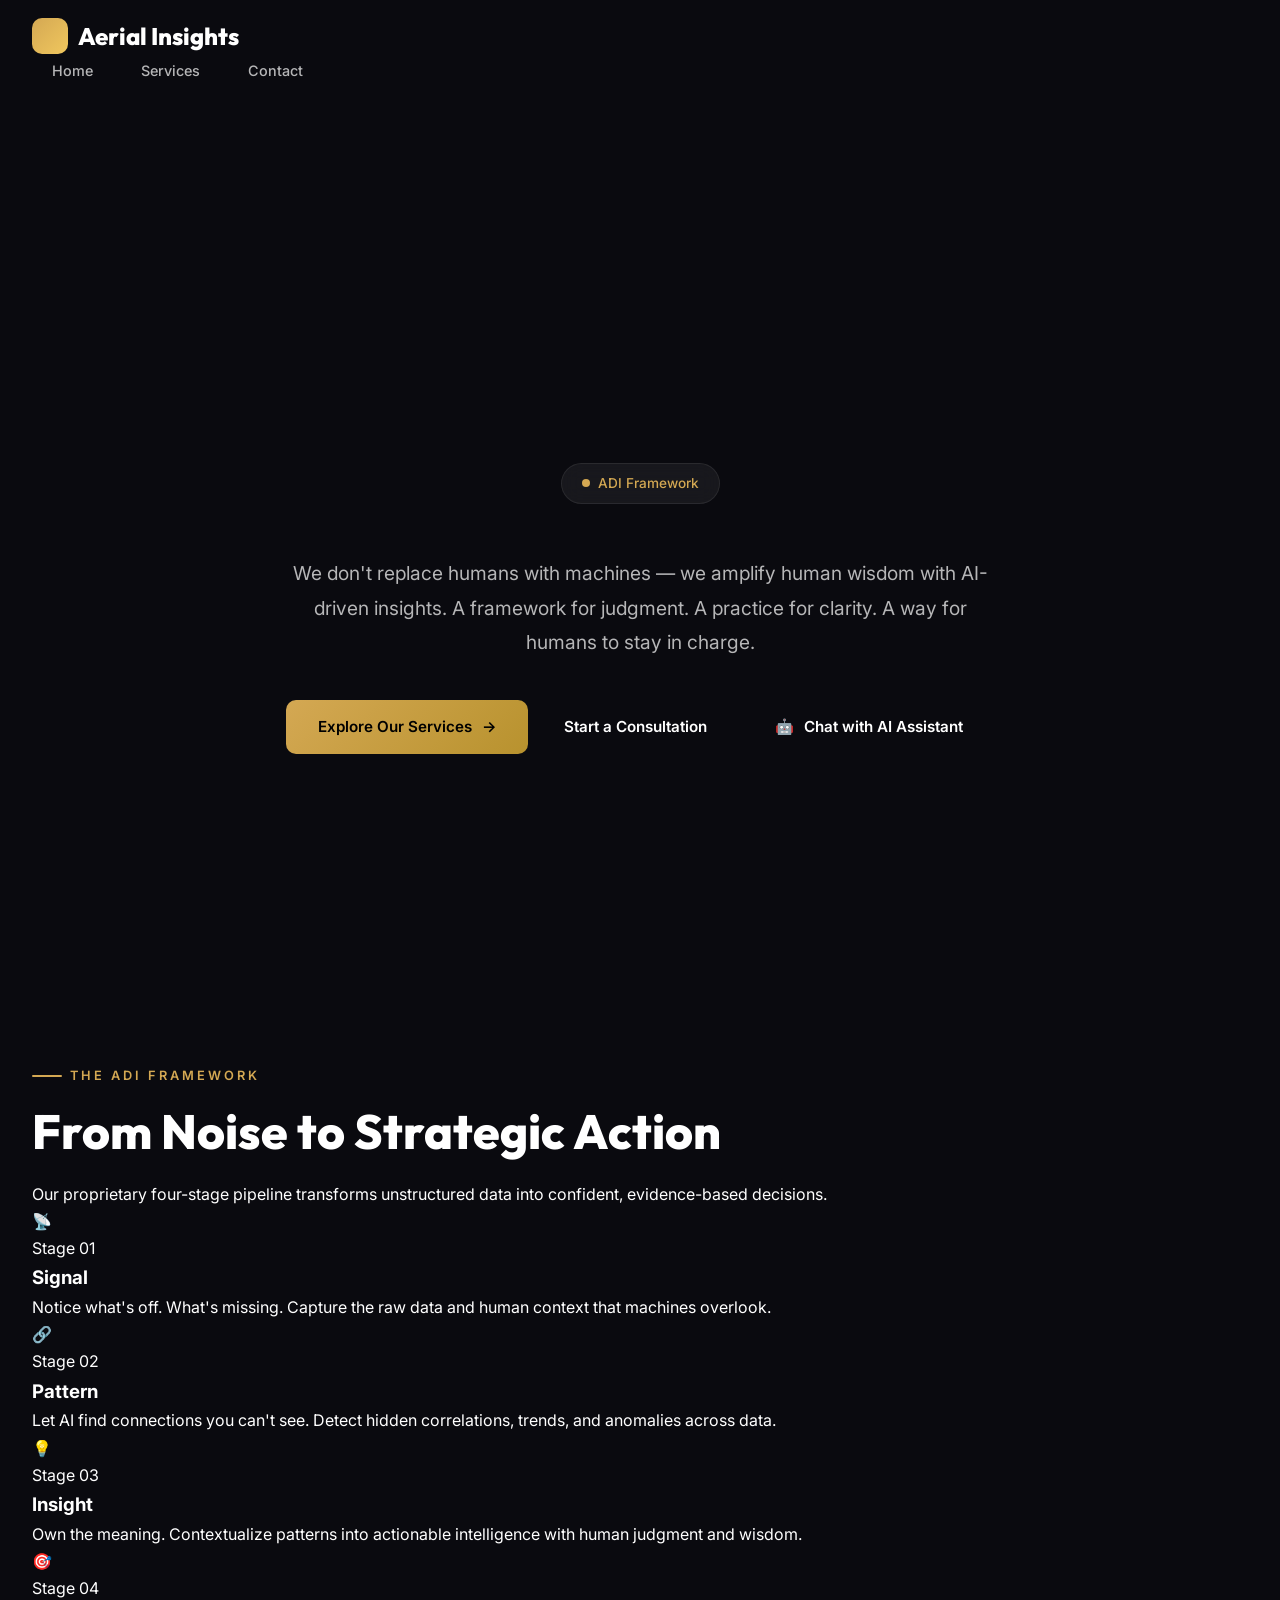
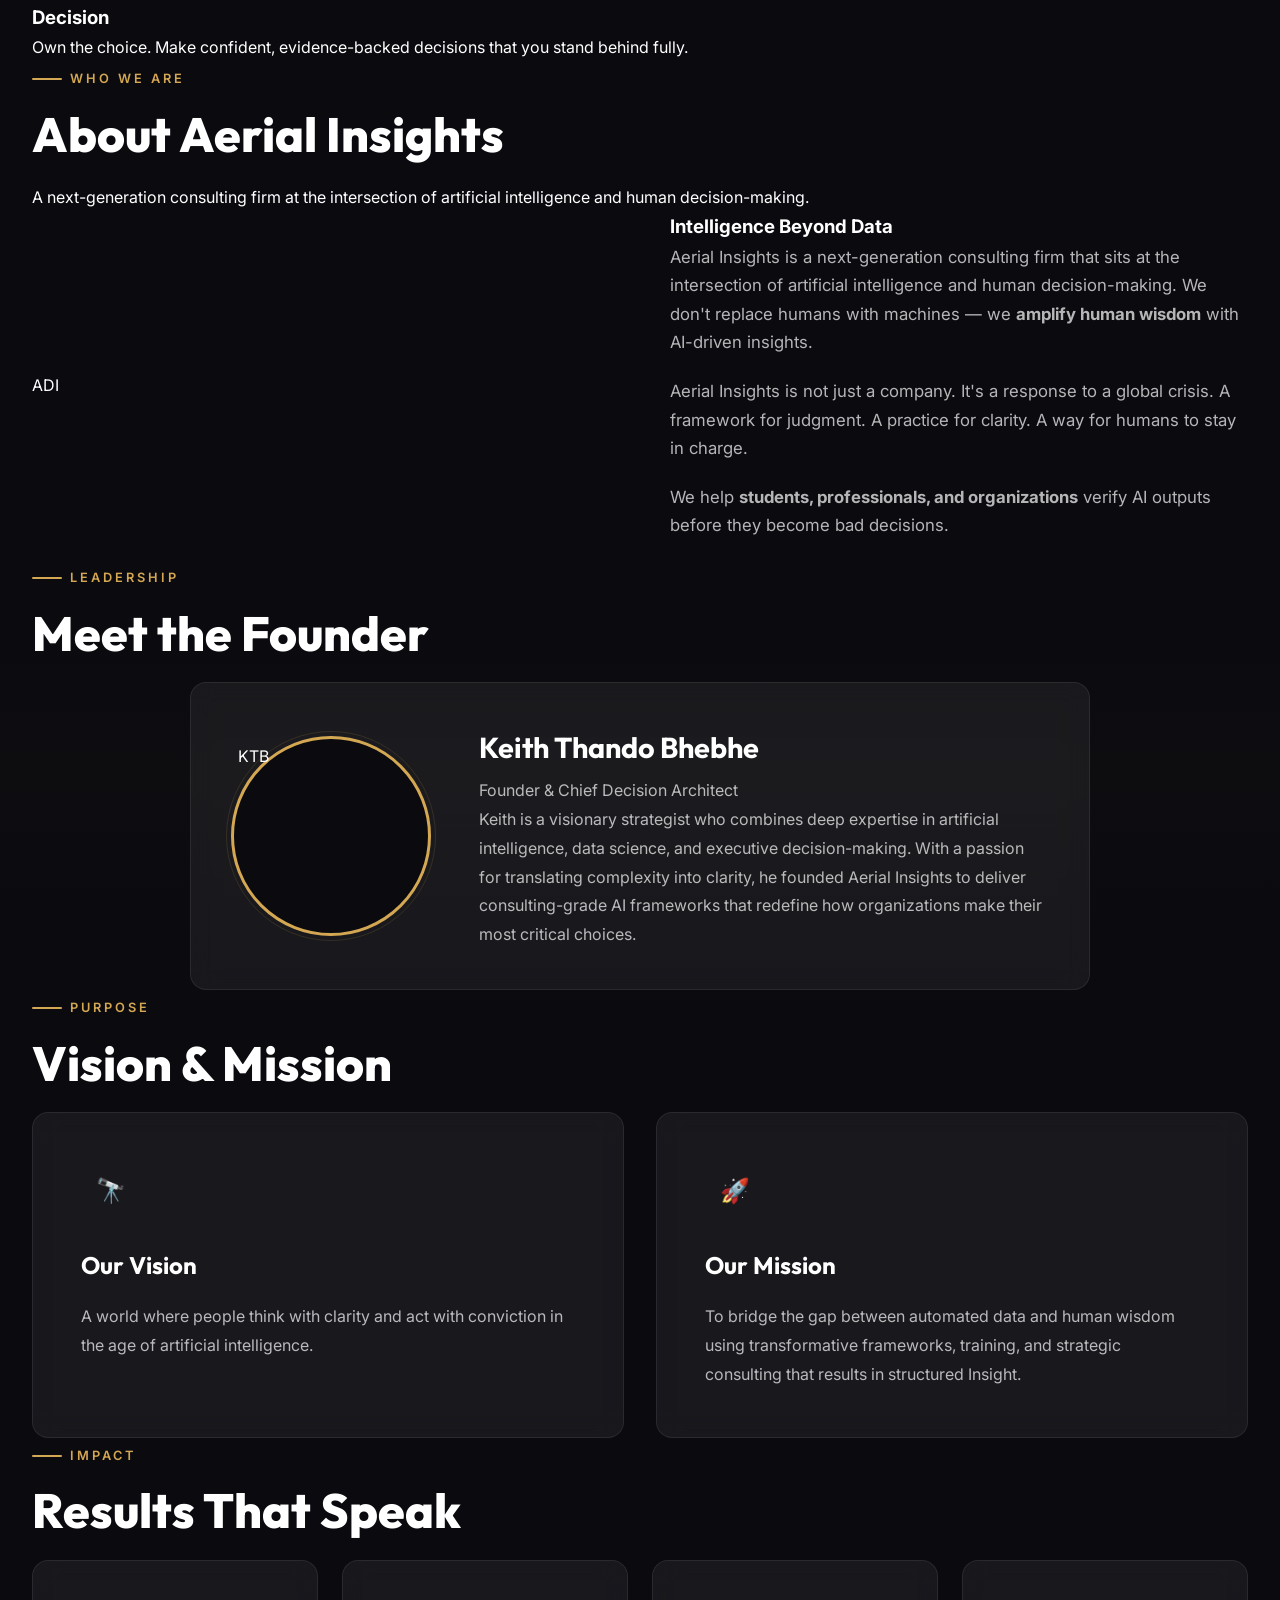
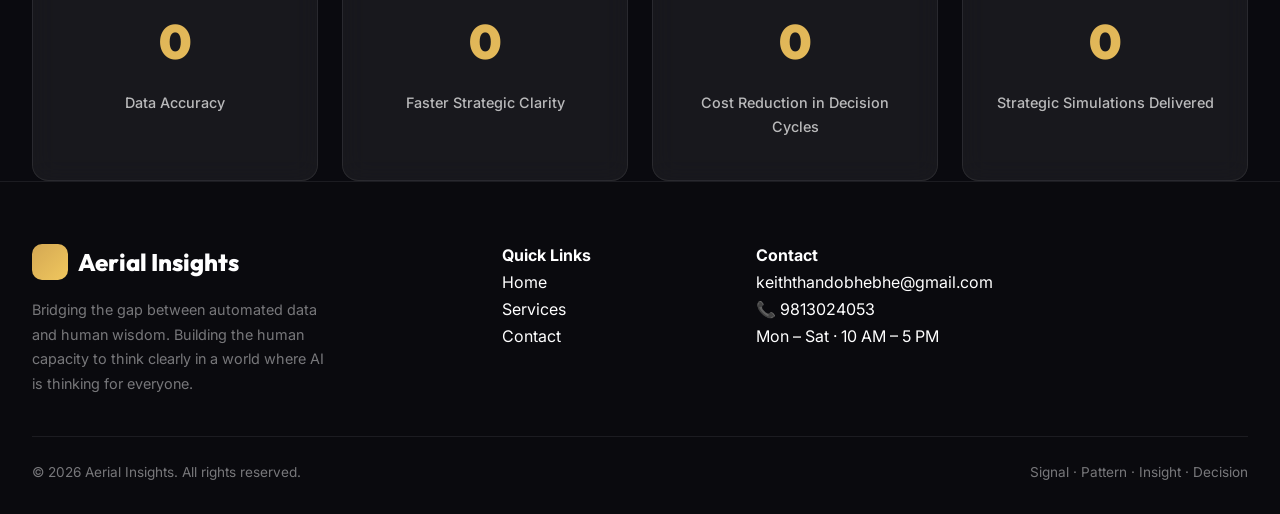
==== commit 051d7753: "added AI chatbot button" ====
--- a/index.html
+++ b/index.html
@@ -1,277 +1,228 @@
 <!DOCTYPE html>
 <html lang="en">
+
 <head>
-  <meta charset="UTF-8">
-  <meta name="viewport" content="width=device-width, initial-scale=1.0">
-  <meta name="description" content="Aerial Insights — Data Driven & AI Decision Intelligence. Transforming business strategy with AI-powered decision systems and the ADI Framework.">
-  <title>Aerial Insights | Data Driven & AI Decision Intelligence</title>
-  <link rel="stylesheet" href="styles.css">
-  <link rel="icon" href="data:image/svg+xml,<svg xmlns='http://www.w3.org/2000/svg' viewBox='0 0 100 100'><text y='.9em' font-size='90'>△</text></svg>">
+  <meta charset="UTF-8" />
+  <meta name="viewport" content="width=device-width, initial-scale=1.0" />
+  <title>Aerial Insights — AI Decision Intelligence | Signal · Pattern · Insight · Decision</title>
+  <meta name="description"
+    content="Aerial Insights is a next-generation consulting firm amplifying human wisdom with AI-driven insights through the ADI Framework — Signal, Pattern, Insight, Decision." />
+  <link rel="stylesheet" href="styles.css" />
 </head>
+
 <body>
 
   <!-- Page Loader -->
   <div class="page-loader" id="page-loader">
-    <div class="loader-logo">Aerial Insights</div>
-    <div class="loader-bar"></div>
+    <div class="loader-ring"></div>
+    <span class="loader-text">Aerial Insights</span>
   </div>
 
-  <!-- Background Grid -->
-  <div class="bg-grid"></div>
-
-  <!-- Particle Canvas -->
-  <canvas id="particles-canvas"></canvas>
-
-  <!-- Navigation -->
+  <!-- Page Transition Overlay -->
+  <div class="page-transition"></div>
+
+  <!-- Particle Background -->
+  <canvas id="particle-canvas"></canvas>
+  <div class="grid-bg"></div>
+
+  <!-- ═══════════ NAVBAR ═══════════ -->
   <nav class="navbar" id="navbar">
-    <div class="nav-container">
+    <div class="container">
       <a href="index.html" class="nav-logo">
-        <div class="logo-icon">△</div>
-        <span>Aerial Insights</span>
+        <span class="logo-icon">AI</span>
+        Aerial Insights
       </a>
-      <div class="nav-links" id="nav-links">
-        <a href="index.html" class="active">Home</a>
-        <a href="services.html">Services</a>
-        <a href="contact.html">Contact</a>
-        <a href="contact.html" class="nav-cta">Get Started</a>
-      </div>
-      <div class="nav-hamburger" id="nav-hamburger">
-        <span></span>
-        <span></span>
-        <span></span>
+      <ul class="nav-links" id="nav-links">
+        <li><a href="index.html" data-transition>Home</a></li>
+        <li><a href="services.html" data-transition>Services</a></li>
+        <li><a href="contact.html" data-transition>Contact</a></li>
+      </ul>
+      <div class="nav-hamburger" id="hamburger">
+        <span></span><span></span><span></span>
       </div>
     </div>
   </nav>
 
-  <!-- ═══════════ HERO SECTION ═══════════ -->
+  <!-- ═══════════ HERO ═══════════ -->
   <section class="hero" id="hero">
-    <div class="hero-bg-image">
-      <div style="width:100%;height:100%;background:linear-gradient(135deg, #0a0a0f 0%, #1a1510 30%, #0d0d15 60%, #0a0a0f 100%);"></div>
-    </div>
-    <div class="hero-content">
-      <div class="hero-badge">
-        <span class="dot"></span>
-        AI Decision Intelligence
-      </div>
-      <h1>
-        <span id="typing-text" data-text="Your AI is Smart. Are Your Decisions Wise?" style="visibility:hidden;">Your AI is Smart. Are Your Decisions Wise?</span>
-      </h1>
-      <p>The world doesn't need more AI outputs. It needs more leaders with the judgment to know what to do with them. Aerial Insights provides the frameworks and training to bridge the gap between automated data and human wisdom.</p>
-      <div class="hero-buttons">
-        <a href="services.html" class="btn btn-primary">Discover the Framework →</a>
-        <a href="#about" class="btn btn-secondary">Learn More</a>
-      </div>
-    </div>
-  </section>
-
-  <!-- ═══════════ OFFERINGS SECTION ═══════════ -->
-  <section class="section" id="offerings">
-    <div class="container">
-      <div class="offerings-grid stagger-children reveal">
-        <div class="offering-card glass-card">
-          <div class="offering-icon">👤</div>
-          <h3>For Individuals</h3>
-          <p>Learn the cognitive tools to become an indispensable partner to AI. Develop the judgment that machines can't replicate.</p>
-        </div>
-        <div class="offering-card glass-card">
-          <div class="offering-icon">👥</div>
-          <h3>For Teams</h3>
-          <p>Turn your team from passive AI users into active AI strategists who drive real business outcomes.</p>
-        </div>
-        <div class="offering-card glass-card">
-          <div class="offering-icon">🏢</div>
-          <h3>For Organizations</h3>
-          <p>Build a resilient culture of judgment that thrives in the age of AI and creates lasting competitive advantage.</p>
-        </div>
-      </div>
-    </div>
-  </section>
-
-  <!-- ═══════════ ABOUT SECTION ═══════════ -->
-  <section class="section" id="about">
-    <div class="container">
+    <div class="container">
+      <div class="hero-content">
+        <div class="hero-badge">
+          <span class="dot"></span>
+          ADI Framework
+        </div>
+        <h1>
+          <span class="typing-wrapper">
+            <span class="typing-text"
+              data-text="Signal · Pattern · Insight · Decision"></span><span class="cursor"></span>
+          </span>
+        </h1>
+        <p class="hero-sub">We don't replace humans with machines — we amplify human wisdom with AI-driven insights.
+          A framework for judgment. A practice for clarity. A way for humans to stay in charge.</p>
+        <div class="hero-btns">
+          <a href="services.html" class="btn btn-primary" data-transition>
+            Explore Our Services
+            <span>→</span>
+          </a>
+          <a href="contact.html" class="btn btn-outline" data-transition>
+            Start a Consultation
+          </a>
+          <a href="https://www.chatbase.co/chatbot-iframe/owo9qbTR2sFKIhl7Ma_fW" target="_blank" rel="noopener noreferrer" class="btn btn-chatbot" id="chatbot-btn">
+            <span class="chatbot-icon">🤖</span>
+            Chat with AI Assistant
+          </a>
+        </div>
+      </div>
+      <div class="hero-orb"></div>
+    </div>
+  </section>
+
+  <!-- ═══════════ ADI FRAMEWORK OVERVIEW ═══════════ -->
+  <section class="section-pad" id="adi-framework">
+    <div class="container">
+      <div class="section-header reveal">
+        <span class="section-label">The ADI Framework</span>
+        <h2 class="section-title">From Noise to Strategic Action</h2>
+        <p class="section-desc">Our proprietary four-stage pipeline transforms unstructured data into confident,
+          evidence-based decisions.</p>
+      </div>
+
+      <div class="adi-diagram">
+        <!-- Signal -->
+        <div class="adi-card reveal" data-delay="0">
+          <div class="adi-card-icon">📡</div>
+          <p class="adi-card-step">Stage 01</p>
+          <h3>Signal</h3>
+          <p>Notice what's off. What's missing. Capture the raw data and human context that machines overlook.</p>
+        </div>
+
+        <!-- Pattern -->
+        <div class="adi-card reveal" data-delay="150">
+          <div class="adi-card-icon">🔗</div>
+          <p class="adi-card-step">Stage 02</p>
+          <h3>Pattern</h3>
+          <p>Let AI find connections you can't see. Detect hidden correlations, trends, and anomalies across data.</p>
+        </div>
+
+        <!-- Insight -->
+        <div class="adi-card reveal" data-delay="300">
+          <div class="adi-card-icon">💡</div>
+          <p class="adi-card-step">Stage 03</p>
+          <h3>Insight</h3>
+          <p>Own the meaning. Contextualize patterns into actionable intelligence with human judgment and wisdom.</p>
+        </div>
+
+        <!-- Decision -->
+        <div class="adi-card reveal" data-delay="450">
+          <div class="adi-card-icon">🎯</div>
+          <p class="adi-card-step">Stage 04</p>
+          <h3>Decision</h3>
+          <p>Own the choice. Make confident, evidence-backed decisions that you stand behind fully.</p>
+        </div>
+      </div>
+    </div>
+  </section>
+
+  <!-- ═══════════ ABOUT / WHO WE ARE ═══════════ -->
+  <section class="section-pad" id="about">
+    <div class="container">
+      <div class="section-header reveal">
+        <span class="section-label">Who We Are</span>
+        <h2 class="section-title">About Aerial Insights</h2>
+        <p class="section-desc">A next-generation consulting firm at the intersection of artificial intelligence and
+          human decision-making.</p>
+      </div>
       <div class="about-grid">
-        <div class="about-text reveal-left">
-          <div class="section-label">About Us</div>
-          <h2 class="section-title">Data Driven & <span class="gold">AI Decision Intelligence</span></h2>
-          <p>Aerial Insights is a next-generation consulting firm that sits at the intersection of artificial intelligence and human decision-making. We don't replace humans with machines — we amplify human wisdom with AI-driven insights.</p>
-          <p>In an era where data is abundant but clarity is scarce, we help leaders, teams, and organizations build the cognitive frameworks needed to make superior decisions in complex, high-stakes environments.</p>
-          <p>Our proprietary ADI Framework — Signal, Pattern, Insight — provides a structured methodology for transforming raw AI outputs into actionable strategic intelligence.</p>
-          <a href="services.html" class="btn btn-primary" style="margin-top:16px;">Explore Our Framework →</a>
-        </div>
-        <div class="about-image-wrapper reveal-right">
-          <div style="width:100%;aspect-ratio:4/3;background:linear-gradient(135deg, #1a1510, #0d0d15);border-radius:24px;display:flex;align-items:center;justify-content:center;flex-direction:column;gap:16px;">
-            <div style="font-size:4rem;">△</div>
-            <div style="font-family:'Outfit',sans-serif;font-size:1.2rem;color:#d4a853;font-weight:700;letter-spacing:2px;">AERIAL INSIGHTS</div>
-            <div style="font-size:0.85rem;color:rgba(255,255,255,0.4);letter-spacing:4px;text-transform:uppercase;">Decision Intelligence</div>
+        <div class="about-image reveal-left">
+          <div class="ai-visual">
+            <div class="ai-core">ADI</div>
           </div>
         </div>
-      </div>
-    </div>
-  </section>
-
-  <!-- ═══════════ FOUNDER SECTION ═══════════ -->
-  <section class="section founder-section" id="founder">
-    <div class="container">
-      <div style="text-align:center;" class="reveal">
-        <div class="section-label" style="justify-content:center;">Founder</div>
-        <h2 class="section-title">Meet the <span class="gold">Visionary</span></h2>
-      </div>
-      <div class="founder-card glass-card reveal" style="margin-top:48px;">
-        <div class="founder-avatar">
-          <div style="width:100%;height:100%;border-radius:50%;background:linear-gradient(135deg, #1a1510, #0d0d15);display:flex;align-items:center;justify-content:center;font-size:3.5rem;font-family:'Outfit',sans-serif;font-weight:900;color:#d4a853;">K</div>
-        </div>
+        <div class="about-text reveal-right">
+          <h3>Intelligence Beyond Data</h3>
+          <p>Aerial Insights is a next-generation consulting firm that sits at the intersection of artificial
+            intelligence and human decision-making. We don't replace humans with machines — we
+            <strong>amplify human wisdom</strong> with AI-driven insights.
+          </p>
+          <p>Aerial Insights is not just a company. It's a response to a global crisis. A framework for judgment. A
+            practice for clarity. A way for humans to stay in charge.</p>
+          <p>We help <strong>students, professionals, and organizations</strong> verify AI outputs before they become bad
+            decisions.</p>
+        </div>
+      </div>
+    </div>
+  </section>
+
+  <!-- ═══════════ FOUNDER ═══════════ -->
+  <section class="section-pad" id="founder"
+    style="background: linear-gradient(180deg, transparent, rgba(212,175,55,0.015), transparent);">
+    <div class="container">
+      <div class="section-header reveal">
+        <span class="section-label">Leadership</span>
+        <h2 class="section-title">Meet the Founder</h2>
+      </div>
+      <div class="founder-card glass-card reveal-scale">
+        <div class="founder-avatar">KTB</div>
         <div class="founder-info">
           <h3>Keith Thando Bhebhe</h3>
-          <div class="title">Founder & Chief Decision Intelligence Officer</div>
-          <p>Keith Thando Bhebhe is a pioneering voice in the AI Decision Intelligence space. With a deep understanding of both the promise and the limitations of artificial intelligence, Keith founded Aerial Insights to address the critical gap he observed: organizations investing millions in AI technology while their leaders lack the cognitive frameworks to use AI outputs wisely.</p>
-          <p style="margin-top:12px;">His vision is simple yet profound — <em>"Aerial Insights builds the human capacity to think clearly in a world where AI is thinking for everyone."</em></p>
+          <p class="role">Founder & Chief Decision Architect</p>
+          <p>Keith is a visionary strategist who combines deep expertise in artificial intelligence, data science, and
+            executive decision-making. With a passion for translating complexity into clarity, he founded Aerial
+            Insights to deliver consulting-grade AI frameworks that redefine how organizations make their most critical
+            choices.</p>
         </div>
       </div>
     </div>
   </section>
 
   <!-- ═══════════ VISION & MISSION ═══════════ -->
-  <section class="section" id="vision-mission">
-    <div class="container">
-      <div style="text-align:center;" class="reveal">
-        <div class="section-label" style="justify-content:center;">Our Purpose</div>
-        <h2 class="section-title">Vision & <span class="gold">Mission</span></h2>
-      </div>
-      <div class="vm-grid" style="margin-top:48px;">
-        <div class="vm-card vision glass-card reveal-left">
+  <section class="section-pad" id="vision-mission">
+    <div class="container">
+      <div class="section-header reveal">
+        <span class="section-label">Purpose</span>
+        <h2 class="section-title">Vision & Mission</h2>
+      </div>
+      <div class="vm-grid">
+        <div class="vm-card glass-card reveal" data-delay="0">
           <div class="vm-icon">🔭</div>
           <h3>Our Vision</h3>
-          <p>To create a world where every leader, team, and organization possesses the judgment to navigate the age of AI with clarity, confidence, and wisdom — turning data-driven insights into human-led breakthroughs.</p>
-        </div>
-        <div class="vm-card mission glass-card reveal-right">
-          <div class="vm-icon">🎯</div>
+          <p>A world where people think with clarity and act with conviction in the age of artificial intelligence.</p>
+        </div>
+        <div class="vm-card glass-card reveal" data-delay="150">
+          <div class="vm-icon">🚀</div>
           <h3>Our Mission</h3>
-          <p>To bridge the gap between automated data and human wisdom by providing transformative frameworks, training, and strategic consulting that empower decision-makers to harness AI as a tool for superior judgment — not a replacement for it.</p>
-        </div>
-      </div>
-    </div>
-  </section>
-
-  <!-- ═══════════ ADI FRAMEWORK ═══════════ -->
-  <section class="section framework-section" id="adi-framework">
-    <div class="container">
-      <div style="text-align:center;" class="reveal">
-        <div class="section-label" style="justify-content:center;">The ADI Framework</div>
-        <h2 class="section-title">Signal · Pattern · <span class="gold">Insight</span></h2>
-        <p class="section-subtitle" style="margin:0 auto;">Our proprietary three-pillar methodology that transforms raw AI data into strategic, judgment-led decisions.</p>
-      </div>
-      <div class="framework-grid stagger-children reveal">
-        <div class="framework-card glass-card">
-          <div class="framework-icon">📡</div>
-          <h3>Signal</h3>
-          <p>Hunting for the human context and subtle qualitative data that machines miss. We identify the critical signals hidden beneath the noise of overwhelming data streams.</p>
-        </div>
-        <div class="framework-card glass-card">
-          <div class="framework-icon">🔗</div>
-          <h3>Pattern</h3>
-          <p>Connecting current data to historical trends and first principles. We map relationships across datasets to reveal the deeper narratives driving business outcomes.</p>
-        </div>
-        <div class="framework-card glass-card">
-          <div class="framework-icon">💡</div>
-          <h3>Insight</h3>
-          <p>Synthesizing the superior, judgment-led strategy for action. We transform patterns into actionable intelligence that drives confident, high-stakes decisions.</p>
-        </div>
-      </div>
-    </div>
-  </section>
-
-  <!-- ═══════════ VALUE CHAIN ═══════════ -->
-  <section class="section value-chain-section" id="value-chain">
-    <div class="container">
-      <div style="text-align:center;" class="reveal">
-        <div class="section-label" style="justify-content:center;">The Value Chain</div>
-        <h2 class="section-title">Our Unique <span class="gold">Delivery Process</span> & Differentiation</h2>
-      </div>
-      <div class="vc-timeline stagger-children reveal">
-        <div class="vc-step">
-          <div class="vc-step-number">01</div>
-          <h4>Diagnostic</h4>
-          <p>Identifying specific "Judgment Gaps" within the organization's current AI and data workflows. We assess where human oversight is most critical and most lacking.</p>
-        </div>
-        <div class="vc-step">
-          <div class="vc-step-number">02</div>
-          <h4>Foundational Training</h4>
-          <p>Intensive workshops on the Signal-Pattern-Insight framework for key decision-makers. Building the cognitive muscle for AI-augmented thinking.</p>
-        </div>
-        <div class="vc-step">
-          <div class="vc-step-number">03</div>
-          <h4>Live Project Deep Dive</h4>
-          <p>Applying the framework to a real-world, high-stakes project under expert guidance. Hands-on learning with measurable impact from day one.</p>
-        </div>
-        <div class="vc-step">
-          <div class="vc-step-number">04</div>
-          <h4>Integration</h4>
-          <p>Embedding the ADI methodology into standard operating procedures and governance. Ensuring lasting transformation beyond the engagement.</p>
-        </div>
-      </div>
-      <div class="value-chain-quote reveal">
-        We don't build the car; we train the driver.
-      </div>
-    </div>
-  </section>
-
-  <!-- ═══════════ STATS SECTION ═══════════ -->
-  <section class="section" id="stats">
-    <div class="container">
-      <div style="text-align:center;" class="reveal">
-        <div class="section-label" style="justify-content:center;">By The Numbers</div>
-        <h2 class="section-title">Driving <span class="gold">Measurable Impact</span></h2>
-      </div>
-      <div class="stats-grid" style="margin-top:48px;">
-        <div class="stat-card glass-card reveal-scale">
-          <div class="stat-number" data-count="95" data-suffix="%">0</div>
+          <p>To bridge the gap between automated data and human wisdom using transformative frameworks, training,
+            and strategic consulting that results in structured Insight.</p>
+        </div>
+      </div>
+    </div>
+  </section>
+
+  <!-- ═══════════ STATS ═══════════ -->
+  <section class="section-pad stats-section" id="stats">
+    <div class="container">
+      <div class="section-header reveal">
+        <span class="section-label">Impact</span>
+        <h2 class="section-title">Results That Speak</h2>
+      </div>
+      <div class="stats-grid">
+        <div class="stat-card glass-card reveal" data-delay="0">
+          <div class="stat-number" data-target="95" data-suffix="%">0</div>
           <div class="stat-label">Data Accuracy</div>
         </div>
-        <div class="stat-card glass-card reveal-scale">
-          <div class="stat-number" data-count="3" data-suffix="x">0</div>
-          <div class="stat-label">Strategic Clarity Faster</div>
-        </div>
-        <div class="stat-card glass-card reveal-scale">
-          <div class="stat-number" data-count="40" data-suffix="%">0</div>
-          <div class="stat-label">Decision Time Reduced</div>
-        </div>
-        <div class="stat-card glass-card reveal-scale">
-          <div class="stat-number" data-count="100" data-suffix="+">0</div>
-          <div class="stat-label">Leaders Trained</div>
-        </div>
-      </div>
-    </div>
-  </section>
-
-  <!-- ═══════════ ACADEMIC WORKSHOPS ═══════════ -->
-  <section class="section workshop-section" id="workshops">
-    <div class="container">
-      <div class="workshop-banner reveal">
-        <div class="section-label" style="justify-content:center;">Academic Workshops</div>
-        <h3>Foundational ADI Training: <span class="gold" style="background:linear-gradient(135deg,var(--gold),var(--gold-light));-webkit-background-clip:text;-webkit-text-fill-color:transparent;background-clip:text;">The Future is Human</span></h3>
-        <p>Specialized ADI workshops designed for university students to bridge the classroom-to-career gap. Equip the next generation of leaders with the judgment skills that AI cannot replace.</p>
-        <a href="services.html" class="btn btn-primary" style="margin-top:24px;">Explore Workshop Programs →</a>
-      </div>
-
-      <div class="seed-banner reveal">
-        <h4>🚀 Join Us in Closing the Judgment Gap</h4>
-        <p style="margin-top:8px;">Seeking Seed Funding for ADI Certified Digital Platform</p>
-        <p style="margin-top:12px;">
-          <a href="https://www.aerialinsights.com" target="_blank">www.aerialinsights.com</a>
-          &nbsp;·&nbsp;
-          <a href="https://www.linkedin.com/in/keith-bhebhe-b40650311" target="_blank">Founder LinkedIn</a>
-        </p>
-      </div>
-    </div>
-  </section>
-
-  <!-- ═══════════ CTA SECTION ═══════════ -->
-  <section class="cta-section section" id="cta">
-    <div class="container reveal">
-      <h2 class="section-title">Ready to Build <span class="gold">Decision Intelligence</span>?</h2>
-      <p>Schedule a strategic consultation and discover how the ADI Framework can transform your organization's decision-making.</p>
-      <a href="contact.html" class="btn btn-primary">Schedule Consultation →</a>
+        <div class="stat-card glass-card reveal" data-delay="100">
+          <div class="stat-number" data-target="3" data-suffix="x">0</div>
+          <div class="stat-label">Faster Strategic Clarity</div>
+        </div>
+        <div class="stat-card glass-card reveal" data-delay="200">
+          <div class="stat-number" data-target="60" data-suffix="%">0</div>
+          <div class="stat-label">Cost Reduction in Decision Cycles</div>
+        </div>
+        <div class="stat-card glass-card reveal" data-delay="300">
+          <div class="stat-number" data-target="100" data-suffix="+">0</div>
+          <div class="stat-label">Strategic Simulations Delivered</div>
+        </div>
+      </div>
     </div>
   </section>
 
@@ -281,41 +232,42 @@
       <div class="footer-grid">
         <div class="footer-brand">
           <a href="index.html" class="nav-logo">
-            <div class="logo-icon">△</div>
-            <span>Aerial Insights</span>
-          </a>
-          <p>Bridging the gap between automated data and human wisdom. Building the human capacity to think clearly in a world where AI is thinking for everyone.</p>
-        </div>
-        <div class="footer-col">
-          <h4>Navigation</h4>
-          <a href="index.html">Home</a>
-          <a href="services.html">Services</a>
-          <a href="contact.html">Contact</a>
-        </div>
-        <div class="footer-col">
-          <h4>Framework</h4>
-          <a href="#adi-framework">Signal</a>
-          <a href="#adi-framework">Pattern</a>
-          <a href="#adi-framework">Insight</a>
-        </div>
-        <div class="footer-col">
+            <span class="logo-icon">AI</span>
+            Aerial Insights
+          </a>
+          <p>Bridging the gap between automated data and human wisdom. Building the human capacity to think clearly in a
+            world where AI is thinking for everyone.</p>
+        </div>
+        <div>
+          <h4>Quick Links</h4>
+          <ul class="footer-links">
+            <li><a href="index.html" data-transition>Home</a></li>
+            <li><a href="services.html" data-transition>Services</a></li>
+            <li><a href="contact.html" data-transition>Contact</a></li>
+          </ul>
+        </div>
+        <div>
           <h4>Contact</h4>
-          <a href="mailto:keiththandobhebhe@gmail.com">Email Us</a>
-          <a href="tel:+263789661344">+263 789661344</a>
-          <a href="#">Mon – Sat, 10AM – 5PM</a>
+          <ul class="footer-links">
+            <li><a href="mailto:keiththandobhebhe@gmail.com">keiththandobhebhe@gmail.com</a></li>
+            <li>📞 9813024053</li>
+            <li>Mon – Sat · 10 AM – 5 PM</li>
+          </ul>
         </div>
       </div>
       <div class="footer-bottom">
-        <p>&copy; 2026 Aerial Insights. All rights reserved.</p>
-        <div class="footer-socials">
-          <a href="https://www.linkedin.com/in/keith-bhebhe-b40650311" target="_blank" aria-label="LinkedIn">in</a>
-          <a href="mailto:keiththandobhebhe@gmail.com" aria-label="Email">✉</a>
-          <a href="#" aria-label="Twitter">𝕏</a>
-        </div>
+        <span>© 2026 Aerial Insights. All rights reserved.</span>
+        <span>Signal · Pattern · Insight · Decision</span>
       </div>
     </div>
   </footer>
 
   <script src="script.js"></script>
+
+  <!-- Chatbase Chatbot -->
+  <script>
+  (function(){if(!window.chatbase||window.chatbase("getState")!=="initialized"){window.chatbase=(...arguments)=>{if(!window.chatbase.q){window.chatbase.q=[]}window.chatbase.q.push(arguments)};window.chatbase=new Proxy(window.chatbase,{get(target,prop){if(prop==="q"){return target.q}return(...args)=>target(prop,...args)}})}const onLoad=function(){const script=document.createElement("script");script.src="https://www.chatbase.co/embed.min.js";script.id="owo9qbTR2sFKIhl7Ma_fW";script.domain="www.chatbase.co";document.body.appendChild(script)};if(document.readyState==="complete"){onLoad()}else{window.addEventListener("load",onLoad)}})();
+  </script>
 </body>
+
 </html>
